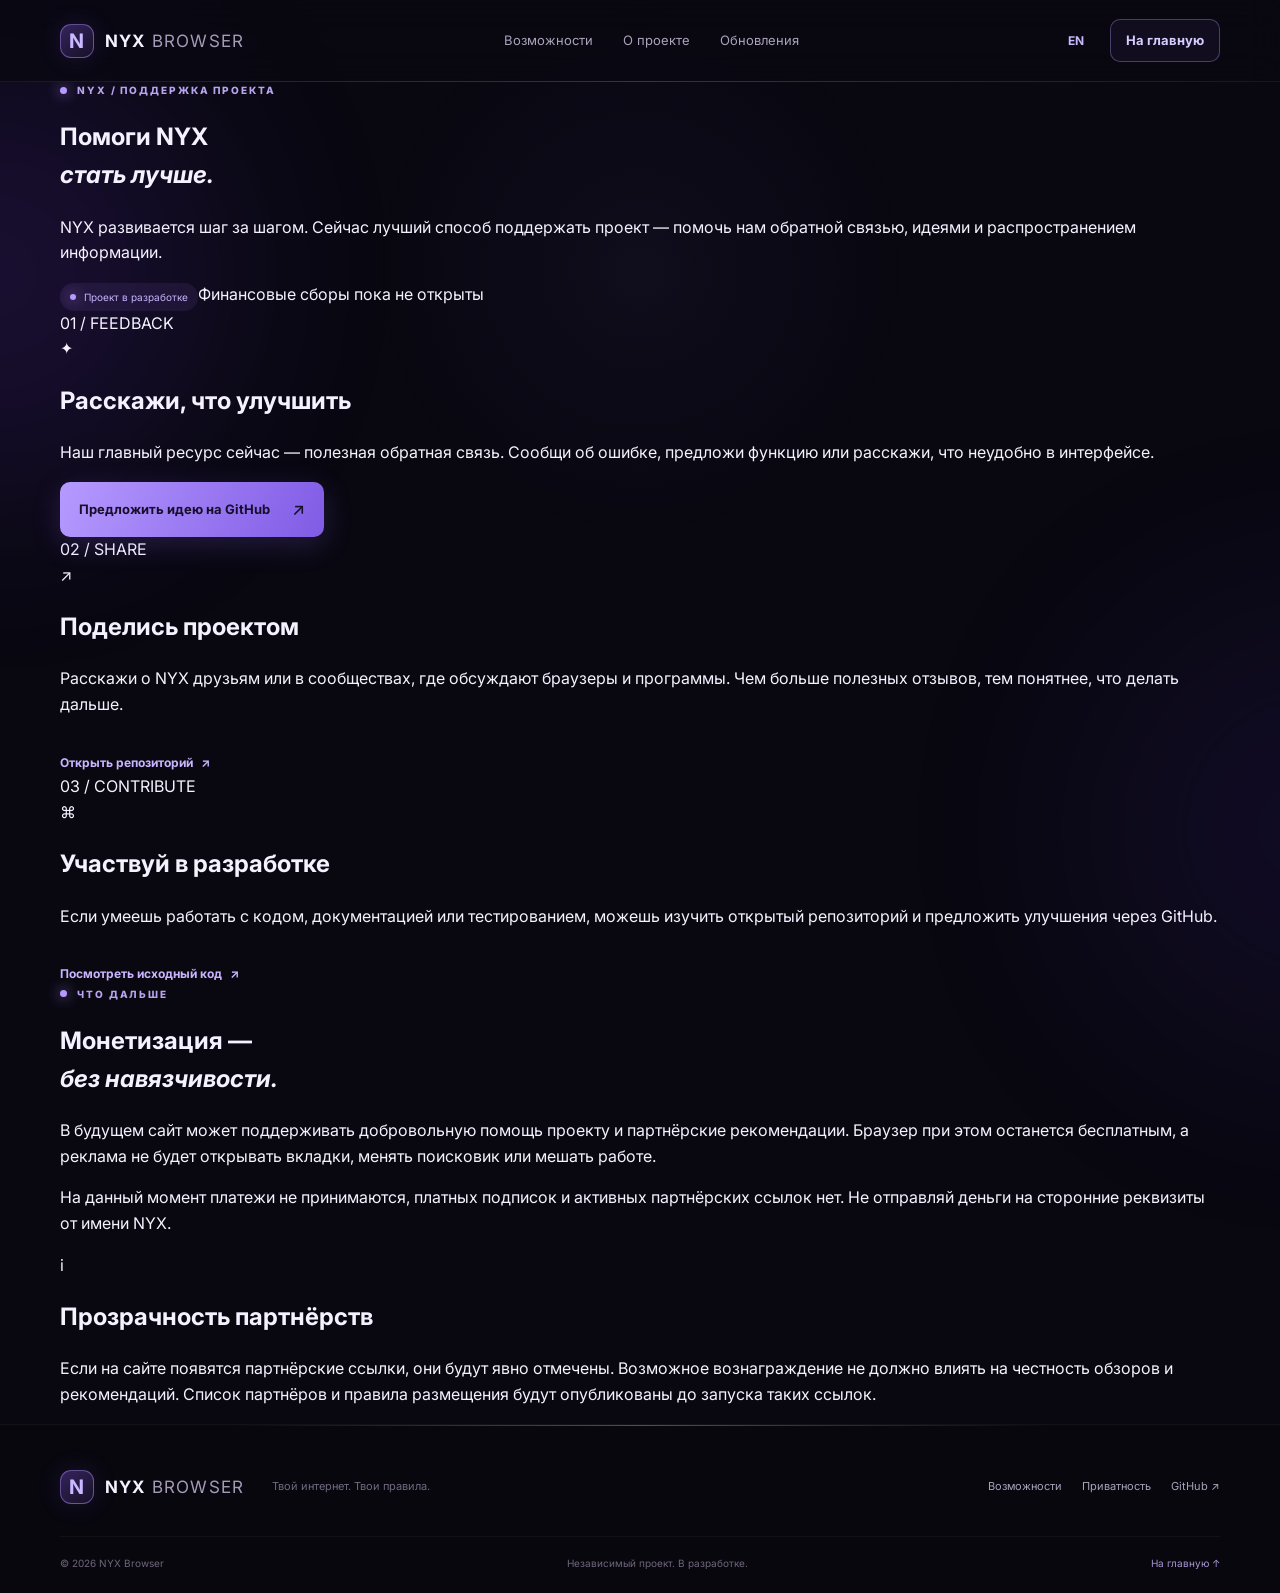
==== support.html @ 6875e5a6 "Add transparent NYX project support page" ====
<!doctype html>
<html lang="ru">
<head>
<meta charset="utf-8"><meta name="viewport" content="width=device-width,initial-scale=1">
<meta name="theme-color" content="#090811">
<meta name="description" content="Как поддержать развитие NYX Browser: обратная связь, участие в проекте и прозрачная информация о будущей монетизации.">
<title>Поддержать NYX Browser</title>
<link rel="preconnect" href="https://fonts.googleapis.com"><link rel="preconnect" href="https://fonts.gstatic.com" crossorigin>
<link href="https://fonts.googleapis.com/css2?family=Inter:wght@400;500;600;700;800;900&display=swap" rel="stylesheet">
<link rel="stylesheet" href="style.css"><link rel="stylesheet" href="support.css">
</head>
<body>
<div class="ambient ambient-a"></div><div class="ambient ambient-b"></div>
<header class="site-header">
  <a class="brand" href="index.html"><span class="brand-icon">N</span><span>NYX<span class="brand-thin"> BROWSER</span></span></a>
  <nav class="main-nav"><a href="index.html#features" data-ru="Возможности" data-en="Features">Возможности</a><a href="index.html#about" data-ru="О проекте" data-en="About">О проекте</a><a href="index.html#changelog" data-ru="Обновления" data-en="Updates">Обновления</a></nav>
  <div class="header-actions"><button class="lang-switch" id="lang" type="button">EN</button><a class="btn btn-small btn-outline" href="index.html" data-ru="На главную" data-en="Home">На главную</a></div>
</header>
<main>
<section class="support-hero wrap">
 <div class="eyebrow"><i></i><span data-ru="NYX / ПОДДЕРЖКА ПРОЕКТА" data-en="NYX / SUPPORT THE PROJECT">NYX / ПОДДЕРЖКА ПРОЕКТА</span></div>
 <h1 data-ru="Помоги NYX<br><em>стать лучше.</em>" data-en="Help NYX<br><em>become better.</em>">Помоги NYX<br><em>стать лучше.</em></h1>
 <p data-ru="NYX развивается шаг за шагом. Сейчас лучший способ поддержать проект — помочь нам обратной связью, идеями и распространением информации." data-en="NYX is growing step by step. Right now, the best way to support the project is through feedback, ideas and helping more people discover it.">NYX развивается шаг за шагом. Сейчас лучший способ поддержать проект — помочь нам обратной связью, идеями и распространением информации.</p>
 <div class="support-status"><span class="status-pill"><i></i><span data-ru="Проект в разработке" data-en="Project in development">Проект в разработке</span></span><span class="support-status-note" data-ru="Финансовые сборы пока не открыты" data-en="Financial contributions are not open yet">Финансовые сборы пока не открыты</span></div>
</section>
<section class="wrap support-grid" aria-label="Ways to support NYX">
 <article class="support-card support-featured">
  <span class="support-number">01 / FEEDBACK</span><div class="support-icon">✦</div>
  <h2 data-ru="Расскажи, что улучшить" data-en="Tell us what to improve">Расскажи, что улучшить</h2>
  <p data-ru="Наш главный ресурс сейчас — полезная обратная связь. Сообщи об ошибке, предложи функцию или расскажи, что неудобно в интерфейсе." data-en="Our most valuable resource right now is useful feedback. Report a bug, suggest a feature or tell us what feels awkward in the interface.">Наш главный ресурс сейчас — полезная обратная связь. Сообщи об ошибке, предложи функцию или расскажи, что неудобно в интерфейсе.</p>
  <a class="btn btn-primary" href="https://github.com/vmvlad1029384756-hash/nyx-browser/issues" target="_blank" rel="noopener"><span data-ru="Предложить идею на GitHub" data-en="Share an idea on GitHub">Предложить идею на GitHub</span><b>↗</b></a>
 </article>
 <article class="support-card">
  <span class="support-number">02 / SHARE</span><div class="support-icon">↗</div>
  <h2 data-ru="Поделись проектом" data-en="Share the project">Поделись проектом</h2>
  <p data-ru="Расскажи о NYX друзьям или в сообществах, где обсуждают браузеры и программы. Чем больше полезных отзывов, тем понятнее, что делать дальше." data-en="Tell friends or communities interested in browsers and software about NYX. More useful feedback helps us decide what to build next.">Расскажи о NYX друзьям или в сообществах, где обсуждают браузеры и программы. Чем больше полезных отзывов, тем понятнее, что делать дальше.</p>
  <a class="text-link" href="https://github.com/vmvlad1029384756-hash/nyx-browser" target="_blank" rel="noopener"><span data-ru="Открыть репозиторий" data-en="Open the repository">Открыть репозиторий</span> ↗</a>
 </article>
 <article class="support-card">
  <span class="support-number">03 / CONTRIBUTE</span><div class="support-icon">⌘</div>
  <h2 data-ru="Участвуй в разработке" data-en="Contribute">Участвуй в разработке</h2>
  <p data-ru="Если умеешь работать с кодом, документацией или тестированием, можешь изучить открытый репозиторий и предложить улучшения через GitHub." data-en="If you can help with code, documentation or testing, explore the public repository and suggest improvements through GitHub.">Если умеешь работать с кодом, документацией или тестированием, можешь изучить открытый репозиторий и предложить улучшения через GitHub.</p>
  <a class="text-link" href="https://github.com/vmvlad1029384756-hash/nyx-browser" target="_blank" rel="noopener"><span data-ru="Посмотреть исходный код" data-en="Explore the source code">Посмотреть исходный код</span> ↗</a>
 </article>
</section>
<section class="wrap future-panel">
 <div class="future-heading"><div class="eyebrow"><i></i><span data-ru="ЧТО ДАЛЬШЕ" data-en="WHAT'S NEXT">ЧТО ДАЛЬШЕ</span></div><h2 data-ru="Монетизация —<br><em>без навязчивости.</em>" data-en="Monetization —<br><em>without the noise.</em>">Монетизация —<br><em>без навязчивости.</em></h2></div>
 <div class="future-copy">
  <p data-ru="В будущем сайт может поддерживать добровольную помощь проекту и партнёрские рекомендации. Браузер при этом останется бесплатным, а реклама не будет открывать вкладки, менять поисковик или мешать работе." data-en="In the future, the website may offer voluntary project support and clearly marked partner recommendations. The browser will remain free, and ads will not open tabs, change your search engine or interrupt browsing.">В будущем сайт может поддерживать добровольную помощь проекту и партнёрские рекомендации. Браузер при этом останется бесплатным, а реклама не будет открывать вкладки, менять поисковик или мешать работе.</p>
  <p data-ru="На данный момент платежи не принимаются, платных подписок и активных партнёрских ссылок нет. Не отправляй деньги на сторонние реквизиты от имени NYX." data-en="At the moment, no payments are accepted, there are no paid subscriptions and no active affiliate links. Do not send money to third-party accounts claiming to represent NYX.">На данный момент платежи не принимаются, платных подписок и активных партнёрских ссылок нет. Не отправляй деньги на сторонние реквизиты от имени NYX.</p>
 </div>
</section>
<section class="wrap disclosure-panel">
 <div class="disclosure-mark">i</div><div><h2 data-ru="Прозрачность партнёрств" data-en="Partnership transparency">Прозрачность партнёрств</h2><p data-ru="Если на сайте появятся партнёрские ссылки, они будут явно отмечены. Возможное вознаграждение не должно влиять на честность обзоров и рекомендаций. Список партнёров и правила размещения будут опубликованы до запуска таких ссылок." data-en="If affiliate links are introduced, they will be clearly labelled. Any commission must not affect the honesty of reviews or recommendations. Partners and disclosure rules will be published before such links go live.">Если на сайте появятся партнёрские ссылки, они будут явно отмечены. Возможное вознаграждение не должно влиять на честность обзоров и рекомендаций. Список партнёров и правила размещения будут опубликованы до запуска таких ссылок.</p></div>
</section>
</main>
<footer class="footer"><div class="wrap"><div class="footer-main"><a class="brand" href="index.html"><span class="brand-icon">N</span><span>NYX<span class="brand-thin"> BROWSER</span></span></a><p data-ru="Твой интернет. Твои правила." data-en="Your internet. Your rules.">Твой интернет. Твои правила.</p><div class="footer-links"><a href="index.html#features" data-ru="Возможности" data-en="Features">Возможности</a><a href="index.html#privacy" data-ru="Приватность" data-en="Privacy">Приватность</a><a href="https://github.com/vmvlad1029384756-hash/nyx-browser/issues" target="_blank" rel="noopener">GitHub ↗</a></div></div><div class="footer-bottom"><span>© <span id="year"></span> NYX Browser</span><span data-ru="Независимый проект. В разработке." data-en="Independent project. In development.">Независимый проект. В разработке.</span><a href="index.html" data-ru="На главную ↑" data-en="Home ↑">На главную ↑</a></div></div></footer>
<script>
(()=>{const btn=document.getElementById('lang');let lang='ru';const apply=()=>{document.documentElement.lang=lang;document.querySelectorAll('[data-ru][data-en]').forEach(el=>{el.innerHTML=el.dataset[lang]});btn.textContent=lang==='ru'?'EN':'RU'};btn.addEventListener('click',()=>{lang=lang==='ru'?'en':'ru';apply()});document.getElementById('year').textContent=new Date().getFullYear();})();
</script>
</body></html>
---- style.css ----
:root{color-scheme:dark;--bg:#090811;--bg2:#0e0c18;--panel:#141222;--panel2:#1a172b;--line:rgba(255,255,255,.09);--text:#f5f2ff;--muted:#a29bb6;--accent:#a98bff;--accent2:#7654df;--max:1160px}*{box-sizing:border-box}html{scroll-behavior:smooth;scroll-padding-top:90px}body{margin:0;background:var(--bg);color:var(--text);font-family:"Inter",sans-serif;line-height:1.6;overflow-x:hidden}body:before{content:"";position:fixed;inset:0;pointer-events:none;opacity:.16;background-image:linear-gradient(rgba(255,255,255,.018) 1px,transparent 1px),linear-gradient(90deg,rgba(255,255,255,.018) 1px,transparent 1px);background-size:64px 64px;mask-image:linear-gradient(to bottom,black,transparent 85%);z-index:-1}.ambient{position:absolute;border-radius:50%;filter:blur(100px);pointer-events:none;z-index:-1}.ambient-a{width:430px;height:430px;background:#5429a5;opacity:.22;top:60px;left:-220px}.ambient-b{width:460px;height:460px;background:#382080;opacity:.17;top:600px;right:-270px}.wrap{width:min(calc(100% - 48px),var(--max));margin-inline:auto}.site-header{height:82px;padding:0 max(24px,calc((100vw - var(--max))/2));display:flex;align-items:center;justify-content:space-between;border-bottom:1px solid rgba(255,255,255,.06);background:rgba(9,8,17,.78);backdrop-filter:blur(18px);position:sticky;top:0;z-index:20}.brand{display:inline-flex;align-items:center;gap:11px;text-decoration:none;color:var(--text);font:700 17px "Inter",sans-serif;letter-spacing:.07em}.brand-icon{width:34px;height:34px;display:grid;place-items:center;border:1px solid rgba(178,146,255,.45);border-radius:11px;background:linear-gradient(145deg,#35235d,#171127);color:#cbb9ff;font-size:20px;box-shadow:0 0 24px #8c62ff25}.brand-thin{font-weight:400;color:#a49bb9}.main-nav,.header-actions{display:flex;align-items:center;gap:30px}.main-nav a,.footer-links a{font-size:13px;color:#aaa3bb;text-decoration:none;transition:color .2s}.main-nav a:hover,.footer-links a:hover{color:#fff}.header-actions{gap:16px}.lang-switch{border:0;background:none;color:#c9b9ff;font:700 12px "Inter";cursor:pointer;padding:10px}.btn{display:inline-flex;align-items:center;justify-content:center;gap:22px;padding:14px 19px;border-radius:10px;text-decoration:none;font-size:13px;font-weight:700;transition:transform .2s,border-color .2s,background .2s,box-shadow .2s}.btn:hover{transform:translateY(-2px)}.btn b{font-size:17px;font-weight:500}.btn-small{padding:10px 15px}.btn-primary{background:linear-gradient(115deg,#b69aff,#805be5);color:#160e2b;box-shadow:0 8px 28px #8b63ef35}.btn-primary:hover{box-shadow:0 12px 34px #8b63ef55}.btn-outline{border:1px solid rgba(190,166,255,.32);color:#d9ccff;background:rgba(139,103,224,.07)}.btn-outline:hover{border-color:#b69aff;background:#a98bff18}.btn-quiet{color:#d1c8e2}.btn-quiet span{color:var(--accent)}.btn-disabled{color:#777184;background:#242131;border:1px solid #393449;cursor:not-allowed;pointer-events:none}.menu-toggle{display:none}.hero{min-height:680px;padding-top:112px;padding-bottom:100px;display:grid;grid-template-columns:1fr 1.06fr;align-items:center;gap:56px}.eyebrow{display:flex;align-items:center;gap:10px;color:#b8a4ef;font-size:10px;font-weight:800;letter-spacing:.19em}.eyebrow i,.pulse,.status-pill i{width:7px;height:7px;border-radius:50%;background:#b69aff;box-shadow:0 0 14px #a98bff;display:inline-block}.hero h1,.section h2,.about-copy h2,.download-panel h2,.legal-inner h2{font:700 clamp(44px,5.5vw,70px)/1.08 "Inter",sans-serif;letter-spacing:-.055em;margin:25px 0 22px}.hero h1 em,.section h2 em,.about-copy h2 em,.download-panel h2 em,.legal-inner h2 em{font-style:normal;color:#b69aff}.hero-lead{max-width:490px;color:var(--muted);font-size:16px;line-height:1.8}.hero-actions{display:flex;align-items:center;gap:15px;margin-top:31px}.hero-foot{display:flex;align-items:center;gap:10px;color:#777187;font-size:11px;margin-top:43px}.pulse{width:6px;height:6px;background:#9a78ed}.hero-art{position:relative;min-width:0;padding:35px 0}.orbit{position:absolute;border:1px solid #a98bff1c;border-radius:50%;aspect-ratio:1;pointer-events:none}.orbit-one{width:520px;right:-18px;top:-18px}.orbit-two{width:420px;right:32px;top:32px}.browser-window{position:relative;z-index:1;border:1px solid #ffffff20;border-radius:17px;overflow:hidden;background:#100e1b;box-shadow:0 35px 100px #0009,0 0 80px #8454d51c;transform:perspective(1200px) rotateY(-7deg) rotateX(3deg)}.window-top{height:43px;display:flex;align-items:center;padding:0 14px;gap:18px;background:#171423;border-bottom:1px solid #ffffff0d}.traffic{display:flex;gap:6px}.traffic i{width:7px;height:7px;border-radius:50%;background:#6b617d}.traffic i:first-child{background:#e77d91}.traffic i:nth-child(2){background:#e8c27c}.traffic i:nth-child(3){background:#83c99a}.fake-tab{height:30px;min-width:150px;border-radius:7px 7px 0 0;background:#211c31;display:flex;align-items:center;gap:8px;padding:0 10px;color:#d4cce3;font-size:10px}.fake-tab b{margin-left:auto;color:#877e98}.mini-mark{display:grid;place-items:center;width:16px;height:16px;border-radius:5px;background:#8b68db;color:#fff;font-weight:700}.window-plus{color:#958ba8}.window-tools{height:46px;display:flex;align-items:center;gap:15px;padding:0 18px;color:#958ba8;font-size:16px;border-bottom:1px solid #ffffff0b}.fake-address{height:28px;flex:1;border:1px solid #ffffff0c;background:#0c0b14;border-radius:7px;display:flex;align-items:center;gap:9px;padding:0 12px;color:#777187;font-size:10px}.window-content{min-height:330px;display:flex;align-items:center;flex-direction:column;padding:37px 20px;background:radial-gradient(ellipse at 50% 35%,#30204b 0,transparent 52%),#100e1b}.mock-logo{font:700 43px "Inter";color:#e9e0ff}.mock-logo span,.mock-title span,.big-n span{color:#a98bff}.mock-title{font:700 24px "Inter";margin-top:4px;letter-spacing:-.04em}.mock-sub{color:#938aa6;font-size:10px;margin-top:6px}.mock-search{margin-top:27px;width:min(330px,90%);height:39px;border:1px solid #a98bff36;border-radius:9px;background:#0a0912;display:flex;align-items:center;padding:0 13px;gap:10px;color:#a98bff}.mock-search span{font-size:10px;color:#777187;flex:1}.mock-search b{font-size:12px}.mock-links{display:flex;gap:24px;margin-top:27px}.mock-links div{display:flex;align-items:center;flex-direction:column;gap:7px;color:#c5bdd4}.mock-links b{width:29px;height:29px;border-radius:9px;background:#211b31;display:grid;place-items:center;font-size:12px}.mock-links .yt{background:#4c202e;color:#ff879b}.mock-links .gg{color:#9dbaff}.mock-links .wiki{color:#e4d8ff}.mock-links small{font-size:9px}.floating-chip{position:absolute;z-index:2;display:flex;align-items:center;gap:9px;padding:11px 14px;background:#1b1728;border:1px solid #ffffff18;border-radius:10px;box-shadow:0 15px 35px #0008;color:#e5def3;font-size:10px}.chip-top{right:-22px;top:8px}.chip-top span:first-child{color:#b69aff}.chip-bottom{left:-30px;bottom:12px}.chip-dot{width:7px;height:7px;background:#9d7bea;border-radius:50%;box-shadow:0 0 10px #9d7bea}.ticker{overflow:hidden;border-block:1px solid #ffffff0c;background:#0e0c17}.ticker-inner{min-width:max-content;display:flex;align-items:center;justify-content:space-around;gap:42px;padding:18px 20px;color:#777187;font:700 10px "Inter";letter-spacing:.2em}.ticker b{color:#9e7bea}.section{padding-top:125px;padding-bottom:125px}.section-head{display:flex;justify-content:space-between;align-items:end;gap:40px;margin-bottom:46px}.section-head h2,.about-copy h2,.legal-inner h2{font-size:clamp(38px,4.5vw,56px);margin:17px 0 0}.section-head>p{max-width:370px;color:var(--muted);font-size:13px;line-height:1.8;margin:0 0 6px}.feature-grid{display:grid;grid-template-columns:1.1fr 1fr 1fr;gap:14px}.feature-card{position:relative;overflow:hidden;min-height:245px;padding:27px;border:1px solid var(--line);border-radius:14px;background:linear-gradient(145deg,#171426,#100e19);transition:transform .25s,border-color .25s,background .25s}.feature-card:hover{transform:translateY(-5px);border-color:#a98bff55;background:linear-gradient(145deg,#201a35,#12101d)}.feature-large{grid-row:span 2;min-height:504px;background:radial-gradient(circle at 80% 80%,#6840a52c,transparent 45%),linear-gradient(145deg,#1b1730,#100e19)}.feature-wide{grid-column:span 2;min-height:245px}.feature-symbol{font-size:28px;color:#b69aff;margin-bottom:30px}.card-index{display:block;color:#706783;font:700 9px "Inter";letter-spacing:.17em}.feature-card h3{font:600 20px "Inter";margin:13px 0 9px;letter-spacing:-.03em}.feature-card p{max-width:420px;color:var(--muted);font-size:12px;line-height:1.8;margin:0}.card-orb{position:absolute;width:210px;height:210px;border:1px solid #b69aff22;border-radius:50%;right:-70px;bottom:-75px;box-shadow:0 0 0 25px #a98bff08,0 0 0 55px #a98bff05}.text-link{display:inline-flex;gap:8px;align-items:center;margin-top:19px;color:#c9b5ff;text-decoration:none;font-size:12px;font-weight:700}.text-link:hover{color:#fff}.section-note{margin:20px 0 0;color:#777187;font-size:11px}.about-section{padding:110px 0;background:linear-gradient(90deg,#100d1b,#141020 50%,#100d1b);border-block:1px solid #ffffff0a}.about-layout{display:grid;grid-template-columns:.85fr 1fr;gap:100px;align-items:center}.about-mark{min-height:340px;border:1px solid #ffffff12;border-radius:16px;background:radial-gradient(circle at 50% 45%,#7545bb45,transparent 48%),#100e1b;display:flex;align-items:center;justify-content:center;flex-direction:column;position:relative;overflow:hidden}.about-mark:before,.about-mark:after{content:"";position:absolute;width:270px;height:270px;border:1px solid #b69aff25;border-radius:50%}.about-mark:after{width:360px;height:360px}.big-n{font:700 150px/.9 "Inter";text-shadow:0 0 60px #a98bff55;z-index:1}.mark-caption{z-index:1;color:#776d8d;font:700 9px "Inter";letter-spacing:.24em;margin-top:25px}.about-copy h2{margin-bottom:20px}.about-copy>p{color:var(--muted);font-size:13px;line-height:1.9}.about-copy .about-small{color:#7e768e;font-size:11px}.updates-section{padding-bottom:115px}.update-panel{border:1px solid #ffffff12;border-radius:15px;padding:30px;background:linear-gradient(110deg,#19142a,#100e19);position:relative;overflow:hidden}.update-panel:after{content:"";position:absolute;width:280px;height:280px;border-radius:50%;right:-90px;top:-150px;background:#8b62df22;filter:blur(20px)}.update-status{display:flex;justify-content:space-between;align-items:center}.status-pill{display:inline-flex;align-items:center;gap:8px;padding:6px 10px;border-radius:30px;background:#9b7be51a;color:#c8b4ff;font-size:10px}.status-pill i{width:6px;height:6px}.update-date{font:700 9px "Inter";letter-spacing:.15em;color:#706783}.update-panel h3{font:600 23px "Inter";margin:24px 0 8px}.update-panel p{max-width:620px;color:var(--muted);font-size:12px;line-height:1.8;margin:0 0 22px}.download-section{padding:25px 0 125px}.download-panel{position:relative;overflow:hidden;text-align:center;padding:76px 25px 55px;border:1px solid #a98bff38;border-radius:18px;background:radial-gradient(ellipse at 50% 0%,#593b8d55,transparent 55%),linear-gradient(140deg,#1a1530,#100e1a 65%);box-shadow:0 25px 90px #0005}.download-panel .eyebrow{justify-content:center}.download-panel h2{font-size:clamp(40px,5vw,58px);margin:20px 0 14px}.download-panel>p{max-width:560px;margin:0 auto;color:var(--muted);font-size:13px;line-height:1.8}.download-actions{display:flex;justify-content:center;align-items:center;gap:14px;margin-top:27px}.download-meta{display:flex;justify-content:center;gap:12px;margin-top:26px;color:#807790;font:700 9px "Inter";letter-spacing:.12em}.faq-section{padding-top:25px}.faq-list{border-top:1px solid var(--line)}.faq-item{border-bottom:1px solid var(--line)}.faq-item summary{cursor:pointer;list-style:none;padding:22px 4px;display:flex;align-items:center;justify-content:space-between;font:600 15px "Inter"}.faq-item summary::-webkit-details-marker{display:none}.faq-item summary span{color:#b69aff;font-size:20px;transition:transform .2s}.faq-item[open] summary span{transform:rotate(45deg)}.faq-item p{max-width:760px;color:var(--muted);font-size:12px;line-height:1.9;margin:0;padding:0 35px 22px 4px}.legal-section{padding:85px 0;border-top:1px solid #ffffff0b;background:#0d0b15}.legal-inner{display:grid;grid-template-columns:.8fr 1.2fr;gap:70px}.legal-inner h2{font-size:38px}.legal-copy p{color:#91899f;font-size:11px;line-height:1.9;margin:0 0 14px}.footer{padding:45px 0 22px;background:#08070e;border-top:1px solid #ffffff0b}.footer-main{display:flex;align-items:center;gap:28px;padding-bottom:32px}.footer-main>p{color:#716a80;font-size:11px;margin:0}.footer-links{display:flex;gap:20px;margin-left:auto}.footer-links a{font-size:11px}.footer-bottom{border-top:1px solid #ffffff0b;padding-top:18px;display:flex;justify-content:space-between;color:#6e677b;font-size:10px}.footer-bottom a{color:#a995d4;text-decoration:none}.menu-toggle{border:0}.reveal{opacity:0;transform:translateY(18px);transition:opacity .65s,transform .65s}.reveal.visible{opacity:1;transform:none}@media(max-width:900px){.hero{grid-template-columns:1fr;gap:35px;padding-top:85px}.hero-copy{max-width:650px}.hero-art{width:min(650px,100%);margin:0 auto}.about-layout{gap:45px}.feature-grid{grid-template-columns:1fr 1fr}.feature-large{grid-row:auto;min-height:300px}.feature-wide{grid-column:span 2}.section-head{align-items:start;flex-direction:column;gap:15px}.section-head>p{max-width:580px}.main-nav{gap:17px}.main-nav a{font-size:12px}}@media(max-width:680px){html{scroll-padding-top:72px}.wrap{width:min(calc(100% - 36px),var(--max))}.site-header{height:70px;padding:0 18px}.brand{font-size:15px}.brand-icon{width:31px;height:31px}.menu-toggle{display:flex;width:38px;height:38px;align-items:center;justify-content:center;flex-direction:column;gap:5px;background:#171326;border:1px solid var(--line);border-radius:9px;margin-left:auto;margin-right:13px}.menu-toggle span{width:15px;height:1.5px;background:#e5dcf5;transition:transform .2s}.menu-toggle[aria-expanded=true] span:first-child{transform:translateY(3.2px) rotate(45deg)}.menu-toggle[aria-expanded=true] span:last-child{transform:translateY(-3.2px) rotate(-45deg)}.main-nav{display:none;position:absolute;top:69px;left:0;right:0;padding:17px 20px 22px;background:#100e1a;border-bottom:1px solid var(--line);flex-direction:column;align-items:stretch;gap:0}.main-nav.open{display:flex}.main-nav a{padding:12px 4px;border-bottom:1px solid #ffffff0a;font-size:13px}.header-actions{gap:5px}.header-actions .btn{padding:9px 11px;font-size:11px}.hero{min-height:auto;padding-top:75px;padding-bottom:70px}.hero h1{font-size:clamp(43px,12vw,62px)}.hero-lead{font-size:14px}.hero-actions{align-items:flex-start;flex-wrap:wrap}.hero-art{padding:28px 0}.browser-window{transform:none}.window-content{min-height:270px;padding:28px 12px}.window-tools{gap:9px;padding:0 10px}.fake-tab{min-width:115px}.orbit-one{width:95%;right:0}.orbit-two{width:80%;right:7%}.chip-top{right:-5px;top:0}.chip-bottom{left:-5px;bottom:0}.floating-chip{font-size:9px;padding:8px 10px}.section{padding-top:85px;padding-bottom:85px}.section-head h2,.about-copy h2{font-size:39px}.feature-grid{grid-template-columns:1fr}.feature-card,.feature-large,.feature-wide{grid-column:auto;grid-row:auto;min-height:220px}.feature-large{min-height:270px}.about-section{padding:75px 0}.about-layout{grid-template-columns:1fr;gap:35px}.about-mark{min-height:250px}.big-n{font-size:120px}.updates-section{padding-bottom:80px}.update-panel{padding:22px}.download-section{padding:0 0 85px}.download-panel{padding:58px 19px 40px}.download-panel h2{font-size:40px}.download-actions{flex-direction:column}.download-actions .btn{width:100%;max-width:290px}.faq-section{padding-top:0}.faq-item summary{font-size:13px;gap:15px}.legal-section{padding:65px 0}.legal-inner{grid-template-columns:1fr;gap:20px}.legal-inner h2{font-size:34px}.footer-main{align-items:flex-start;flex-direction:column;gap:15px}.footer-links{margin:5px 0 0;flex-wrap:wrap;gap:15px}.footer-bottom{gap:12px;flex-wrap:wrap}.ticker-inner{gap:25px;font-size:9px}}@media(prefers-reduced-motion:reduce){*,*::before,*::after{scroll-behavior:auto!important;animation-duration:.01ms!important;transition-duration:.01ms!important}.reveal{opacity:1;transform:none}}
/* NYX website typography restored to the original Inter family */
*{font-family:Inter,Arial,sans-serif!important}
body,body *{-webkit-user-select:none!important;user-select:none!important;-webkit-touch-callout:none}
input,textarea,[contenteditable="true"],.demo-address-form input{-webkit-user-select:text!important;user-select:text!important;-webkit-touch-callout:default}
.demo-browser{position:relative;z-index:2;width:100%;max-width:600px;margin:auto;overflow:hidden;border:1px solid #ffffff20;border-radius:16px;background:#101019;box-shadow:0 35px 100px #0009,0 0 75px #8b6af02a;transform:perspective(1100px) rotateY(-5deg) rotateX(2deg);transition:transform .35s,box-shadow .35s}
.demo-browser:hover{transform:perspective(1100px) rotateY(0) rotateX(0) translateY(-4px);box-shadow:0 42px 110px #000b,0 0 90px #8b6af044}
.demo-tabbar{height:43px;display:flex;align-items:center;gap:10px;padding:0 12px;background:#191722;border-bottom:1px solid #ffffff10}
.demo-window-dots{display:flex;gap:5px;flex:none}.demo-window-dots i{width:7px;height:7px;border-radius:50%;background:#777}.demo-window-dots i:first-child{background:#f17d91}.demo-window-dots i:nth-child(2){background:#e8c778}.demo-window-dots i:nth-child(3){background:#7fc99c}
.demo-tabs{display:flex;align-items:center;gap:5px;flex:1;min-width:0;overflow:hidden}
.demo-tab{display:flex;align-items:center;gap:7px;min-width:0;max-width:145px;padding:7px 10px;border:0;border-radius:7px 7px 0 0;background:#211e2b;color:#a9a2b7;font-size:10px;cursor:pointer;white-space:nowrap}
.demo-tab.active{background:#30283f;color:#f1eaff}.demo-tab-name{overflow:hidden;text-overflow:ellipsis}.demo-tab-close{font-size:13px;color:#8c849a;margin-left:3px}.demo-window-controls{font-size:10px;letter-spacing:5px;color:#777083;white-space:nowrap}
.demo-icon-btn{width:29px;height:29px;display:grid;place-items:center;flex:none;border:0;border-radius:7px;background:transparent;color:#a49caf;font-size:17px;cursor:pointer;transition:background .2s,color .2s}
.demo-icon-btn:hover,.demo-icon-btn.is-active{background:#a98bff20;color:#d5c5ff}.demo-toolbar{height:47px;display:flex;align-items:center;gap:5px;padding:0 10px;background:#15131f;border-bottom:1px solid #ffffff0c}
.demo-address-form{height:31px;display:flex;align-items:center;gap:8px;flex:1;min-width:0;padding:0 9px;border:1px solid #ffffff12;border-radius:8px;background:#0b0a12;color:#9c8bc2}
.demo-address-form input{width:100%;min-width:0;border:0;outline:0;background:transparent;color:#eee9f8;font-size:10px}
.demo-address-form input::placeholder{color:#777084}.demo-address-form button{border:0;background:transparent;color:#bca5ff;font-size:14px;cursor:pointer}
.demo-menu{position:absolute;z-index:6;right:12px;top:85px;width:190px;padding:7px;border:1px solid #ffffff18;border-radius:10px;background:#211c2e;box-shadow:0 15px 40px #000a}
.demo-menu button{width:100%;display:flex;align-items:center;gap:10px;padding:10px;border:0;border-radius:7px;background:transparent;color:#d9d1e8;text-align:left;font-size:11px;cursor:pointer}.demo-menu button:hover{background:#a98bff20}
.demo-viewport{min-height:350px;max-height:430px;overflow:auto;background:radial-gradient(ellipse at 50% 28%,#32234f 0,transparent 52%),#100e18;color:#eee9f8}
.demo-home{min-height:350px;padding:35px 22px 27px;display:flex;align-items:center;flex-direction:column;text-align:center}
.demo-home-logo{font-size:38px;font-weight:900;line-height:1;color:#e6ddff;letter-spacing:-3px}.demo-home-logo span{color:#a98bff}
.demo-home-title{margin-top:9px;font-size:24px;font-weight:800;letter-spacing:-1.1px}.demo-home-title span{color:#aa8bff}
.demo-home-sub{margin-top:4px;color:#958da4;font-size:10px}
.demo-search-form{display:flex;align-items:center;gap:9px;width:min(100%,360px);height:40px;margin-top:25px;padding:0 12px;border:1px solid #a98bff40;border-radius:9px;background:#090811}
.demo-search-form span{color:#a98bff}.demo-search-form input{flex:1;min-width:0;border:0;outline:0;background:transparent;color:#eee;font-size:10px}.demo-search-form button{border:0;background:transparent;color:#c7b3ff;cursor:pointer}
.demo-shortcuts{display:flex;gap:22px;margin-top:24px}.demo-shortcut{display:flex;flex-direction:column;align-items:center;gap:6px;border:0;background:none;color:#c9c0d7;cursor:pointer;font-size:9px}
.demo-shortcut b{width:32px;height:32px;display:grid;place-items:center;border:1px solid #ffffff18;border-radius:9px;background:#ffffff0b;color:#c7b3ff;font-size:12px}.demo-shortcut:hover b{background:#a98bff24;border-color:#a98bff66}.demo-shortcut small{font-size:9px}
.demo-page{padding:23px 25px;min-height:350px}.demo-page-kicker{color:#a98bff;font-size:9px;font-weight:800;letter-spacing:2px}.demo-page h3{margin:10px 0 6px;font-size:21px}.demo-page p{margin:0;color:#9c94aa;font-size:11px;line-height:1.7}.demo-result{display:block;margin-top:13px;padding:12px;border:1px solid #ffffff12;border-radius:9px;background:#ffffff06;color:#eee;text-decoration:none}.demo-result strong{display:block;font-size:11px}.demo-result small{display:block;margin-top:4px;color:#92899f;font-size:9px}.demo-open-link{display:inline-flex;margin-top:17px;padding:9px 12px;border:1px solid #a98bff55;border-radius:8px;color:#d6c7ff;text-decoration:none;font-size:10px}
.demo-statusbar{height:25px;display:flex;align-items:center;gap:7px;padding:0 11px;background:#171420;border-top:1px solid #ffffff0c;color:#827a90;font-size:9px}.demo-status-dot{width:5px;height:5px;border-radius:50%;background:#8bd4a6;box-shadow:0 0 8px #8bd4a6}.demo-zoom{margin-left:auto}
@media(max-width:680px){.demo-browser{transform:none}.demo-viewport,.demo-home{min-height:290px}.demo-viewport{max-height:360px}.demo-home{padding:28px 14px 20px}.demo-shortcuts{gap:15px}.demo-window-controls{display:none}.demo-tab{padding:7px 8px}.demo-page{padding:20px 15px}}
@media(prefers-reduced-motion:reduce){.demo-browser{transition:none}}

/* NYX DEMO — polished, animated interactive browser workspace */
:root{--demo-accent:#a98bff;--demo-accent-2:#7654df}
body{font-family:"Inter",Arial,sans-serif}
.brand{font-family:"Inter",Arial,sans-serif}
.hero-art{min-width:0;isolation:isolate}
.hero-art:before{content:"";position:absolute;inset:8% 2%;border-radius:40px;background:radial-gradient(ellipse,#8b5cf625,transparent 68%);filter:blur(28px);pointer-events:none;z-index:-1}
.demo-browser{width:100%;max-width:690px;min-height:475px;display:flex;flex-direction:column;position:relative;z-index:3;overflow:visible;border:1px solid #a98bff42;border-radius:17px;background:#0c0a14;box-shadow:0 35px 100px #000a,0 0 0 1px #ffffff08,0 0 70px #8c63ff20;transform:none;transition:box-shadow .45s cubic-bezier(.2,.8,.2,1),border-color .35s}
.demo-browser:hover{transform:translateY(-3px);border-color:#b69aff88;box-shadow:0 42px 110px #000b,0 0 0 1px #ffffff0b,0 0 90px #8c63ff35}
.demo-tabbar{height:48px;flex:none;gap:10px;padding:0 13px;background:linear-gradient(180deg,#211c30,#191624);border-radius:16px 16px 0 0;cursor:grab}
.demo-tabbar:active{cursor:grabbing}
.demo-window-dots{gap:6px}.demo-window-dots i{width:9px;height:9px;box-shadow:0 0 8px #0005}
.demo-tabs{gap:4px;overflow-x:auto;scrollbar-width:none}.demo-tabs::-webkit-scrollbar{display:none}
.demo-tab{height:34px;position:relative;min-width:90px;max-width:150px;padding:0 11px;border:1px solid transparent;border-radius:9px 9px 3px 3px;background:#171321;color:#8f879f;font-size:10px;transition:background .25s,color .25s,transform .25s,border-color .25s;cursor:grab}
.demo-tab:hover{background:#30283f;color:#eee7ff;transform:translateY(-2px)}.demo-tab.active{background:linear-gradient(135deg,#382b52,#28213a);color:#fff;border-color:#aa8bff40;box-shadow:inset 0 -2px #b59aff}.demo-tab.dragging{opacity:.35;transform:scale(.96)}
.demo-tab-close{display:inline-grid;place-items:center;width:16px;height:16px;border-radius:5px;opacity:.55;transition:all .2s}.demo-tab-close:hover{background:#ff668833;color:#ff9da9;opacity:1}
.demo-toolbar{height:51px;flex:none;gap:6px;padding:0 12px;background:#14111e}
.demo-icon-btn{width:31px;height:31px;border:1px solid transparent;border-radius:9px;color:#b2a9c3;font-size:18px;transition:transform .22s cubic-bezier(.2,.8,.2,1),background .22s,color .22s,box-shadow .22s}
.demo-icon-btn:hover{background:#a98bff1c;color:#e6d9ff;transform:translateY(-2px) scale(1.06);box-shadow:0 5px 18px #a98bff16}.demo-icon-btn:active{transform:scale(.91)}
.demo-address-form{height:34px;border-radius:10px;border-color:#ffffff12;background:linear-gradient(180deg,#0b0912,#100d19);transition:border-color .25s,box-shadow .25s}
.demo-address-form:focus-within{border-color:#a98bff9c;box-shadow:0 0 0 3px #a98bff1c,0 0 25px #a98bff13}
.demo-address-form input{font-family:Inter,sans-serif;font-size:10px}
.demo-workspace{display:flex;flex:1;min-height:370px;overflow:hidden;border-top:1px solid #ffffff08}
.demo-sidebar{width:138px;flex:none;display:flex;flex-direction:column;gap:5px;padding:13px 9px;background:linear-gradient(180deg,#151220,#100e18);border-right:1px solid #ffffff0c;transition:width .35s cubic-bezier(.2,.8,.2,1),padding .35s,background .3s}
.demo-sidebar.docked-right{order:2;border-right:0;border-left:1px solid #ffffff0c}
.demo-side-brand{display:flex;align-items:center;gap:8px;padding:2px 5px 14px;color:#9c92b3;font-size:8px;font-weight:800;letter-spacing:1.7px;white-space:nowrap}
.demo-side-logo{width:25px;height:25px;display:grid;place-items:center;border:1px solid #a98bff66;border-radius:8px;background:linear-gradient(145deg,#4a3473,#1a1428);color:#e4d8ff;font-size:15px;font-weight:900;box-shadow:0 0 17px #a98bff24}
.demo-side-item{width:100%;display:flex;align-items:center;gap:10px;padding:9px 10px;border:1px solid transparent;border-radius:8px;background:transparent;color:#958ca7;text-align:left;font:500 9px Inter,sans-serif;white-space:nowrap;cursor:pointer;transition:background .22s,color .22s,transform .22s,border-color .22s}
.demo-side-item b{width:17px;flex:none;text-align:center;font-size:14px;font-weight:500}
.demo-side-item:hover{transform:translateX(3px);background:#a98bff12;color:#e7ddfa}.demo-sidebar.docked-right .demo-side-item:hover{transform:translateX(-3px)}
.demo-side-item.active{background:linear-gradient(100deg,#9b77f52b,#9b77f50d);border-color:#a98bff2d;color:#e9ddff;box-shadow:inset 2px 0 #b99dff}
.demo-sidebar.docked-right .demo-side-item.active{box-shadow:inset -2px 0 #b99dff}
.demo-side-spacer{flex:1;min-height:16px}.demo-side-dock{height:27px;border:1px solid #ffffff0c;border-radius:7px;background:#ffffff05;color:#8d839e;cursor:pointer;transition:all .2s}.demo-side-dock:hover{background:#a98bff20;color:white;transform:scale(1.03)}
.demo-sidebar.collapsed{width:48px;padding-inline:7px}.demo-sidebar.collapsed .demo-side-brand>span:last-child,.demo-sidebar.collapsed .demo-side-item>span{display:none}.demo-sidebar.collapsed .demo-side-item{justify-content:center;padding-inline:0}.demo-sidebar.collapsed .demo-side-item b{font-size:16px}
.demo-viewport{position:relative;flex:1;min-width:0;min-height:370px;max-height:430px;overflow:auto;background:radial-gradient(ellipse at 50% 0%,#302047 0,transparent 52%),linear-gradient(145deg,#100e18,#0c0a13);color:#eee9f8;scrollbar-width:thin;scrollbar-color:#564174 transparent}
.demo-home{min-height:370px;padding:36px 20px 26px;display:flex;align-items:center;flex-direction:column;text-align:center;animation:demoPageIn .55s cubic-bezier(.2,.8,.2,1) both}
.demo-home-logo{font-size:44px;font-weight:900;line-height:1;color:#e6ddff;letter-spacing:-4px;text-shadow:0 0 35px #a98bff5c;animation:demoLogoFloat 5s ease-in-out infinite}
.demo-home-title{margin-top:10px;font-size:25px;font-weight:800;letter-spacing:-1.1px}.demo-home-title span{color:#b297ff}
.demo-home-sub{margin-top:5px;color:#a49ab8;font-size:10px}
.demo-search-form{display:flex;align-items:center;gap:10px;width:min(100%,370px);height:43px;margin-top:25px;padding:0 13px;border:1px solid #a98bff50;border-radius:12px;background:#090711cc;box-shadow:0 9px 35px #0004;transition:all .25s}
.demo-search-form:focus-within{border-color:#c1aaff;box-shadow:0 0 0 4px #a98bff1a,0 12px 38px #0005;transform:translateY(-2px)}
.demo-search-form input{flex:1;min-width:0;border:0;outline:0;background:transparent;color:#eee;font:10px Inter,sans-serif}.demo-search-form button{width:27px;height:27px;border:0;border-radius:8px;background:#9c7af5;color:#fff;cursor:pointer;transition:transform .2s,box-shadow .2s}.demo-search-form button:hover{transform:translate(2px,-2px);box-shadow:0 4px 14px #9c7af577}
.demo-shortcuts{display:flex;gap:19px;margin-top:25px}.demo-shortcut{display:flex;flex-direction:column;align-items:center;gap:7px;padding:7px 8px;border:1px solid transparent;border-radius:12px;background:transparent;color:#c9c0d7;cursor:pointer;font:500 9px Inter,sans-serif;transition:all .25s cubic-bezier(.2,.8,.2,1)}
.demo-shortcut b{width:36px;height:36px;display:grid;place-items:center;border:1px solid #ffffff19;border-radius:11px;background:linear-gradient(145deg,#ffffff10,#ffffff04);color:#c7b3ff;font-size:14px;transition:transform .28s,background .28s,box-shadow .28s}
.demo-shortcut:hover{transform:translateY(-5px);background:#ffffff08;border-color:#ffffff12;color:white}.demo-shortcut:hover b{transform:translateY(-2px) rotate(-5deg);background:#a98bff2d;box-shadow:0 8px 22px #a98bff20}.demo-shortcut:active{transform:scale(.94)}
.demo-page{padding:25px 25px;min-height:370px;animation:demoPageIn .45s cubic-bezier(.2,.8,.2,1) both}.demo-page-kicker{color:#b79dff;font-size:8px;font-weight:800;letter-spacing:2px}.demo-page h3{margin:10px 0 7px;font-size:22px;letter-spacing:-.7px}.demo-page p{margin:0;color:#aaa1b8;font-size:10px;line-height:1.75}
.demo-result{display:block;margin-top:12px;padding:12px 14px;border:1px solid #ffffff12;border-radius:10px;background:linear-gradient(110deg,#ffffff08,#ffffff03);color:#eee;text-decoration:none;transition:all .22s}.demo-result:hover{transform:translateX(4px);border-color:#a98bff55;background:#a98bff0d;box-shadow:0 7px 25px #0003}.demo-result strong{display:block;font-size:10px}.demo-result small{display:block;margin-top:4px;color:#958ca5;font-size:9px}
.demo-open-link{display:inline-flex;margin-top:16px;padding:9px 13px;border:1px solid #a98bff55;border-radius:9px;color:#d6c7ff;text-decoration:none;font-size:9px;transition:all .22s}.demo-open-link:hover{transform:translateY(-2px);background:#a98bff19;box-shadow:0 8px 20px #a98bff18}
.demo-settings-grid{display:grid;grid-template-columns:repeat(2,minmax(0,1fr));gap:9px;margin-top:17px}
.demo-setting{display:flex;align-items:center;justify-content:space-between;gap:10px;padding:11px;border:1px solid #ffffff12;border-radius:10px;background:#ffffff06;color:#e7e0f0;font:9px Inter,sans-serif}
.demo-switch{width:32px;height:18px;position:relative;flex:none;border:0;border-radius:20px;background:#494354;cursor:pointer;transition:background .25s}.demo-switch:after{content:"";position:absolute;left:3px;top:3px;width:12px;height:12px;border-radius:50%;background:white;transition:transform .25s cubic-bezier(.2,.8,.2,1)}.demo-switch.on{background:#8e6bea}.demo-switch.on:after{transform:translateX(14px)}
.demo-themes{display:flex;gap:9px;margin-top:13px}.demo-theme{width:25px;height:25px;border:2px solid #ffffff2c;border-radius:50%;cursor:pointer;transition:transform .2s,border-color .2s}.demo-theme:hover{transform:scale(1.2)}.demo-theme.active{border-color:white;box-shadow:0 0 0 3px #ffffff20}
.demo-statusbar{height:27px;flex:none;display:flex;align-items:center;gap:8px;padding:0 12px;background:#14111e;border-top:1px solid #ffffff0c;color:#93899f;font-size:9px}.demo-status-dot{width:6px;height:6px;border-radius:50%;background:#8bd4a6;box-shadow:0 0 10px #8bd4a6}.demo-zoom{margin-left:auto}
.demo-menu{top:95px;right:12px;width:195px;padding:7px;border:1px solid #ffffff1b;border-radius:12px;background:#211c2e;box-shadow:0 18px 50px #000b;animation:demoMenuIn .2s ease both}
.demo-menu button{width:100%;display:flex;gap:10px;padding:10px;border:0;border-radius:8px;background:transparent;color:#ded6eb;text-align:left;font:10px Inter,sans-serif;cursor:pointer;transition:background .18s,transform .18s}.demo-menu button:hover{background:#a98bff20;transform:translateX(3px)}
.demo-toast-stack{position:absolute;z-index:15;right:12px;bottom:37px;display:flex;flex-direction:column;gap:8px;pointer-events:none}
.demo-toast{width:min(265px,calc(100vw - 70px));display:flex;align-items:flex-start;gap:10px;padding:11px 12px;border:1px solid #a98bff48;border-radius:12px;background:#211b30f5;box-shadow:0 14px 38px #0009;backdrop-filter:blur(18px);opacity:0;transform:translate(18px,10px) scale(.96);animation:demoToastIn .35s cubic-bezier(.2,.8,.2,1) forwards;pointer-events:auto}
.demo-toast.leaving{animation:demoToastOut .25s ease forwards}.demo-toast-icon{width:23px;height:23px;display:grid;place-items:center;flex:none;border-radius:7px;background:#a98bff22;color:#d7c4ff}.demo-toast-copy strong{display:block;font-size:9px;color:#f4efff}.demo-toast-copy span{display:block;margin-top:2px;font-size:8px;line-height:1.45;color:#aaa0bb}.demo-toast-close{margin-left:auto;border:0;background:none;color:#a99eb8;cursor:pointer}
.demo-context{position:fixed;z-index:1000;min-width:175px;padding:6px;border:1px solid #ffffff1b;border-radius:11px;background:#211b2e;box-shadow:0 15px 45px #000b;animation:demoMenuIn .16s ease both}.demo-context button{display:block;width:100%;padding:9px;border:0;border-radius:7px;background:transparent;color:#e8e0f3;text-align:left;font:10px Inter,sans-serif;cursor:pointer}.demo-context button:hover{background:#a98bff24}
.demo-browser.drag-moving{transition:none;box-shadow:0 45px 100px #000b,0 0 80px #a98bff28}
.demo-toolbar .demo-icon-btn[draggable=true]{cursor:grab}.demo-toolbar .demo-icon-btn.dragging{opacity:.35}
@keyframes demoPageIn{from{opacity:0;transform:translateY(10px) scale(.99);filter:blur(3px)}to{opacity:1;transform:translateY(0) scale(1);filter:blur(0)}}
@keyframes demoLogoFloat{0%,100%{transform:translateY(0)}50%{transform:translateY(-5px)}}
@keyframes demoToastIn{to{opacity:1;transform:translate(0,0) scale(1)}}
@keyframes demoToastOut{to{opacity:0;transform:translate(20px,8px) scale(.95)}}
@keyframes demoMenuIn{from{opacity:0;transform:translateY(-7px) scale(.97)}to{opacity:1;transform:translateY(0) scale(1)}}
@media(max-width:760px){.demo-browser{min-height:0}.demo-workspace{min-height:330px}.demo-sidebar{width:45px;padding:10px 6px}.demo-sidebar .demo-side-brand>span:last-child,.demo-sidebar .demo-side-item>span{display:none}.demo-sidebar .demo-side-item{justify-content:center;padding-inline:0}.demo-sidebar .demo-side-item b{font-size:15px}.demo-side-brand{justify-content:center;padding-inline:0}.demo-side-logo{width:27px;height:27px}.demo-viewport{min-height:330px;max-height:380px}.demo-home,.demo-page{min-height:330px}.demo-shortcuts{gap:7px}.demo-shortcut{padding-inline:5px}.demo-settings-grid{grid-template-columns:1fr}.demo-window-controls{display:none}}
@media(max-width:430px){.demo-tab{min-width:65px;padding-inline:6px}.demo-toolbar{gap:2px;padding-inline:6px}.demo-icon-btn{width:26px}.demo-viewport{min-height:310px}.demo-home{padding:26px 9px 20px}.demo-home-title{font-size:21px}.demo-shortcuts{gap:2px}}
@media(prefers-reduced-motion:reduce){.demo-browser,.demo-tab,.demo-icon-btn,.demo-side-item,.demo-shortcut,.demo-result,.demo-toast{animation:none!important;transition:none!important}.demo-home-logo{animation:none}}

/* Theme-aware accent system for the interactive browser */
#nyx-demo[data-theme="blue"] .demo-tab.active,#nyx-demo[data-theme="blue"] .demo-side-item.active{border-color:#72a7ff66;background:linear-gradient(110deg,#72a7ff2b,#416bd018);box-shadow:inset 2px 0 #72a7ff}
#nyx-demo[data-theme="green"] .demo-tab.active,#nyx-demo[data-theme="green"] .demo-side-item.active{border-color:#75d6ae66;background:linear-gradient(110deg,#75d6ae2b,#329b7618);box-shadow:inset 2px 0 #75d6ae}
#nyx-demo[data-theme="red"] .demo-tab.active,#nyx-demo[data-theme="red"] .demo-side-item.active{border-color:#ff829666;background:linear-gradient(110deg,#ff82962b,#c84c6818);box-shadow:inset 2px 0 #ff8296}
#nyx-demo[data-theme="amber"] .demo-tab.active,#nyx-demo[data-theme="amber"] .demo-side-item.active{border-color:#f2c27b66;background:linear-gradient(110deg,#f2c27b2b,#bf854018);box-shadow:inset 2px 0 #f2c27b}
#nyx-demo[data-theme="blue"] .demo-search-form{border-color:#72a7ff66}#nyx-demo[data-theme="green"] .demo-search-form{border-color:#75d6ae66}#nyx-demo[data-theme="red"] .demo-search-form{border-color:#ff829666}#nyx-demo[data-theme="amber"] .demo-search-form{border-color:#f2c27b66}
#nyx-demo .demo-toolbar .demo-icon-btn[draggable="true"]{cursor:grab}
#nyx-demo .demo-toolbar .demo-icon-btn[draggable="true"]:active{cursor:grabbing}
#nyx-demo .demo-home-hint{margin-top:22px;color:#80778f;font-size:8px;letter-spacing:.2px;opacity:.8}
#nyx-demo .demo-result-row{display:flex;align-items:center;gap:7px}
#nyx-demo .demo-result-row .demo-result{flex:1;min-width:0}
#nyx-demo .demo-remove{width:30px;height:30px;border:1px solid #ffffff14;border-radius:8px;background:#ffffff06;color:#aa9db8;cursor:pointer;transition:all .2s}
#nyx-demo .demo-remove:hover{background:#ff667822;color:#ff9ba7;transform:scale(1.06)}
#nyx-demo .demo-zoom-controls{display:flex;align-items:center;gap:8px;margin-top:12px}
#nyx-demo .demo-zoom-controls button{padding:7px 10px;border:1px solid #ffffff18;border-radius:8px;background:#ffffff08;color:#eee;font:10px Inter,sans-serif;cursor:pointer;transition:all .2s}
#nyx-demo .demo-zoom-controls button:hover{border-color:#a98bff77;background:#a98bff1c;transform:translateY(-2px)}
#nyx-demo .demo-page h4{margin:17px 0 7px;color:#cfc3e5;font-size:10px}
#nyx-demo .demo-toast-close:hover{color:#fff}

/* NYX — refined motion and interactive project overview */
.site-header{transition:height .3s,background .3s}.main-nav a{position:relative;padding:9px 0}.main-nav a:after{content:"";position:absolute;left:0;right:100%;bottom:2px;height:1px;background:#b69aff;transition:right .28s}.main-nav a:hover:after{right:0}
.btn,.feature-card,.status-widget,.update-panel,.faq-item,.project-tab,.text-link{transition:transform .3s cubic-bezier(.2,.8,.2,1),border-color .3s,background .3s,box-shadow .3s,color .3s}.btn:active{transform:scale(.97)}
.hero-copy{animation:siteHeroIn .8s cubic-bezier(.2,.8,.2,1) both}.hero-art{animation:siteHeroIn .95s .12s cubic-bezier(.2,.8,.2,1) both}@keyframes siteHeroIn{from{opacity:0;transform:translateY(22px);filter:blur(5px)}to{opacity:1;transform:none;filter:blur(0)}}
.reveal-site{opacity:0;transform:translateY(22px);filter:blur(3px);transition:opacity .7s,transform .7s cubic-bezier(.2,.8,.2,1),filter .7s}.reveal-site.is-revealed{opacity:1;transform:none;filter:none}
.project-dashboard{padding-top:110px;padding-bottom:85px}.status-widgets{display:grid;grid-template-columns:repeat(4,minmax(0,1fr));gap:13px;margin:34px 0 26px}.status-widget{position:relative;min-height:160px;padding:20px;border:1px solid #ffffff10;border-radius:15px;background:linear-gradient(145deg,#171326e8,#100e19);overflow:hidden}.status-widget:before{content:"";position:absolute;left:-55px;top:-65px;width:170px;height:170px;border-radius:50%;background:#a98bff10;filter:blur(24px);transition:transform .5s}.status-widget:hover{transform:translateY(-6px);border-color:#a98bff55;box-shadow:0 18px 45px #0005}.status-widget:hover:before{transform:translate(35px,35px)}
.widget-icon{width:32px;height:32px;display:grid;place-items:center;border:1px solid #a98bff35;border-radius:10px;background:#a98bff12;color:#cbb9ff;font-size:16px}.widget-label{display:block;margin-top:16px;color:#9389a8;font-size:9px;font-weight:800;letter-spacing:1.6px}.status-widget strong{display:block;margin-top:4px;color:#f2edff;font-size:15px}.status-widget small{display:block;margin-top:5px;color:#9189a2;font-size:10px}.status-widget small a{color:#c7b4ff;text-decoration:none}.status-widget small a:hover{color:white}.widget-indicator{position:absolute;right:19px;top:27px;width:7px;height:7px;border-radius:50%;background:#e5bd78;box-shadow:0 0 12px #e5bd7880}
.project-tabs-shell{margin-top:28px;padding:12px;border:1px solid #ffffff12;border-radius:19px;background:linear-gradient(145deg,#151222,#0f0d17);box-shadow:0 25px 70px #0003}.project-tabs{display:flex;gap:7px;padding:5px;border-bottom:1px solid #ffffff0c}.project-tab{padding:11px 17px;border:1px solid transparent;border-radius:9px;background:transparent;color:#9188a2;font:600 11px Inter,sans-serif;cursor:pointer}.project-tab:hover{color:#eee5ff;background:#ffffff08}.project-tab.active{color:#eee6ff;border-color:#a98bff35;background:linear-gradient(120deg,#a98bff22,#a98bff08);box-shadow:inset 0 -2px #b69aff}
.project-tab-panel{min-height:230px;display:grid;grid-template-columns:1.1fr .9fr;gap:35px;align-items:center;padding:28px}.project-tab-copy h3{max-width:520px;margin:12px 0;font-size:clamp(21px,3vw,31px);line-height:1.15;letter-spacing:-.04em}.project-tab-copy p{max-width:610px;color:#a39ab5;font-size:13px;line-height:1.85}.project-tab-visual{position:relative;min-height:180px;display:grid;place-items:center;overflow:hidden;border:1px solid #a98bff1a;border-radius:15px;background:radial-gradient(ellipse at center,#37265499,transparent 68%),#100d1a}.visual-orbit{position:absolute;width:210px;height:150px;border:1px solid #a98bff35;border-radius:50%;transform:rotate(-22deg);animation:orbitDrift 12s linear infinite}.visual-orbit:after{content:"";position:absolute;inset:16px;border:1px solid #a98bff1b;border-radius:50%}.visual-mark{position:relative;font:900 70px Inter,sans-serif;letter-spacing:-8px;color:#f1eaff;text-shadow:0 0 45px #a98bff66;animation:markFloat 5s ease-in-out infinite}.visual-mark span{color:#b69aff}.visual-caption{position:absolute;bottom:14px;color:#a99dbb;font-size:8px;letter-spacing:3px}@keyframes orbitDrift{to{transform:rotate(338deg)}}@keyframes markFloat{50%{transform:translateY(-7px)}}.project-tab-panel.tab-in{animation:tabPanelIn .42s cubic-bezier(.2,.8,.2,1) both}@keyframes tabPanelIn{from{opacity:0;transform:translateY(9px);filter:blur(3px)}to{opacity:1;transform:none;filter:blur(0)}}
.demo-sidebar.collapsed:not(.pinned){width:48px;padding-inline:7px}.demo-sidebar.collapsed:not(.pinned) .demo-side-brand>span:last-child,.demo-sidebar.collapsed:not(.pinned) .demo-side-item>span{display:inline;opacity:0;max-width:0;overflow:hidden;transition:opacity .18s,max-width .3s}.demo-sidebar.collapsed:not(.pinned):hover{width:145px;padding-inline:9px;box-shadow:12px 0 35px #0006;z-index:4}.demo-sidebar.collapsed:not(.pinned):hover .demo-side-brand>span:last-child,.demo-sidebar.collapsed:not(.pinned):hover .demo-side-item>span{opacity:1;max-width:110px}.demo-sidebar.collapsed:not(.pinned) .demo-side-item{justify-content:flex-start;padding-inline:9px}.demo-sidebar.collapsed:not(.pinned):not(:hover) .demo-side-item{justify-content:center;padding-inline:0}.demo-sidebar.collapsed:not(.pinned) .demo-side-brand{justify-content:center;padding-inline:0}.demo-sidebar.collapsed:not(.pinned):hover .demo-side-brand{justify-content:flex-start;padding-inline:5px}.demo-side-controls{display:flex;gap:5px;margin-top:auto}.demo-side-controls .demo-side-dock{flex:1}.demo-sidebar.collapsed:not(.pinned) .demo-side-controls{flex-direction:column}.demo-sidebar.collapsed:not(.pinned):hover .demo-side-controls{flex-direction:row}.demo-sidebar.pinned{width:145px}.demo-sidebar.pinned .demo-side-brand>span:last-child,.demo-sidebar.pinned .demo-side-item>span{display:inline;opacity:1;max-width:110px}
.demo-workspace{position:relative}.demo-menu{position:absolute;z-index:12}.demo-toast-stack{z-index:30}.demo-toast-close{pointer-events:auto;position:relative;z-index:2;padding:0 4px;font-size:16px;line-height:1}.demo-toast-close:hover{color:white;transform:scale(1.12)}.demo-viewport.page-changing .demo-home,.demo-viewport.page-changing .demo-page{animation:demoPageIn .4s cubic-bezier(.2,.8,.2,1) both}
@media(max-width:900px){.status-widgets{grid-template-columns:repeat(2,minmax(0,1fr))}.project-tab-panel{grid-template-columns:1fr}.project-tab-visual{min-height:150px}}@media(max-width:760px){.project-dashboard{padding-top:75px}.status-widgets{gap:9px}.status-widget{padding:15px;min-height:145px}.status-widget strong{font-size:14px}.project-tab-panel{padding:20px 13px}.project-tabs{overflow:auto}.project-tab{white-space:nowrap;padding:10px 12px}}@media(max-width:430px){.status-widgets{grid-template-columns:1fr 1fr}.widget-label{font-size:8px}.status-widget small{font-size:9px}.project-tab-copy p{font-size:12px}}@media(prefers-reduced-motion:reduce){.hero-copy,.hero-art,.visual-orbit,.visual-mark{animation:none!important}.reveal-site{opacity:1;transform:none;filter:none;transition:none}}

/* NYX — lively editorial direction section */
.direction-section{position:relative;isolation:isolate}.direction-section:before{content:"";position:absolute;z-index:-1;inset:5% -10vw 8%;background:radial-gradient(ellipse at 18% 24%,#5d3b9c20,transparent 42%),radial-gradient(ellipse at 85% 75%,#39266e1c,transparent 40%);pointer-events:none}
.direction-hero{position:relative;display:grid;grid-template-columns:1fr .94fr;gap:clamp(28px,5vw,70px);align-items:center;margin:0 0 54px;padding:clamp(28px,4vw,48px);border:1px solid #b69aff20;border-radius:22px;background:linear-gradient(115deg,#171326 0%,#110e1c 55%,#171127 100%);overflow:hidden;box-shadow:0 30px 90px #0004}
.direction-hero:before{content:"";position:absolute;inset:0;background:linear-gradient(110deg,transparent 25%,#b69aff08 48%,transparent 70%);transform:translateX(-100%);animation:directionSweep 9s ease-in-out infinite}
.direction-copy{position:relative;z-index:2}.direction-copy h2{font-size:clamp(37px,4.4vw,56px);line-height:1.08;margin:20px 0 17px;letter-spacing:-.055em}.direction-copy>p{max-width:460px;color:#a69eb7;font-size:14px;line-height:1.9}.direction-foot{display:flex;align-items:center;gap:10px;margin-top:30px;color:#8c829f;font-size:9px;font-weight:800;letter-spacing:.15em}.direction-pulse{width:7px;height:7px;border-radius:50%;background:#b69aff;box-shadow:0 0 15px #b69aff;animation:pulseGlow 2s ease-in-out infinite}
.direction-visual{position:relative;min-height:280px;display:grid;place-items:center;isolation:isolate}.direction-rings{position:absolute;width:280px;height:280px;display:grid;place-items:center;border:1px solid #b69aff1e;border-radius:50%;animation:slowSpin 32s linear infinite}.direction-rings i{position:absolute;width:78%;height:78%;border:1px solid #b69aff18;border-radius:50%}.direction-rings i:nth-child(2){width:56%;height:56%;border-style:dashed}.direction-rings i:nth-child(3){width:10px;height:10px;border:0;background:#c7afff;border-radius:50%;box-shadow:0 0 25px 8px #a98bff88;transform:translateX(139px)}
.direction-console{position:relative;z-index:2;width:min(100%,365px);padding:18px 20px;border:1px solid #b69aff35;border-radius:15px;background:linear-gradient(145deg,#211b31ed,#100e19f5);box-shadow:0 24px 70px #0008,0 0 55px #8c65df16;backdrop-filter:blur(16px);transform:perspective(900px) rotateY(-7deg) rotateX(3deg);transition:transform .55s cubic-bezier(.2,.8,.2,1),box-shadow .55s}.direction-visual:hover .direction-console{transform:perspective(900px) rotateY(0) rotateX(0) translateY(-5px);box-shadow:0 32px 85px #000a,0 0 65px #8c65df25}
.console-top,.console-bottom{display:flex;justify-content:space-between;align-items:center;color:#968ba9;font-size:8px;font-weight:800;letter-spacing:.16em}.console-top{padding-bottom:14px;border-bottom:1px solid #ffffff12}.console-top b{color:#bdaaff}.console-line{display:grid;grid-template-columns:25px 1fr 65px;gap:10px;align-items:center;padding:13px 0;border-bottom:1px solid #ffffff0b;font-size:8px;letter-spacing:.1em;color:#c9c1d8}.console-line>b{color:#9d8db8}.console-line>i{height:3px;border-radius:8px;background:#ffffff12;overflow:hidden}.console-line>i:after{content:"";display:block;width:var(--bar);height:100%;border-radius:8px;background:linear-gradient(90deg,#7654df,#c6adff);transform-origin:left;animation:barReveal 1.5s cubic-bezier(.2,.8,.2,1) both}.console-bottom{padding-top:14px;font-size:7px}.console-live{display:flex;align-items:center;gap:6px;color:#bba9e8}.console-live i{width:5px;height:5px;border-radius:50%;background:#9bdbb1;box-shadow:0 0 9px #9bdbb1;animation:pulseGlow 1.8s infinite}.direction-orbit-mark{position:absolute;z-index:3;right:0;bottom:0;width:43px;height:43px;display:grid;place-items:center;border:1px solid #b69aff55;border-radius:13px;background:#1b1530;color:#f1eaff;font-size:20px;font-weight:900;box-shadow:0 10px 30px #0007;animation:markFloat 5s ease-in-out infinite}.direction-orbit-mark span{color:#b69aff}
.feature-grid{gap:16px}.feature-card{min-height:255px;padding:30px;border-radius:17px;background:linear-gradient(145deg,#19162a,#100e19);transform:translateZ(0)}.feature-card:before{content:"";position:absolute;inset:0;background:radial-gradient(circle at var(--mx,80%) var(--my,20%),#a98bff18,transparent 38%);opacity:0;transition:opacity .4s;pointer-events:none}.feature-card:hover:before{opacity:1}.feature-card:hover{transform:translateY(-8px) scale(1.008);border-color:#b69aff66;box-shadow:0 24px 55px #0006,0 0 35px #8d67e31a}.feature-card-top{position:relative;z-index:1;display:flex;align-items:center;justify-content:space-between;margin-bottom:40px}.feature-card .feature-symbol{display:grid;place-items:center;width:44px;height:44px;margin:0;border:1px solid #b69aff32;border-radius:13px;background:linear-gradient(145deg,#a98bff20,#a98bff06);font-size:23px;box-shadow:0 8px 22px #0003;transition:transform .4s,background .4s,box-shadow .4s}.feature-card:hover .feature-symbol{transform:translateY(-4px) rotate(-8deg) scale(1.08);background:#a98bff2b;box-shadow:0 10px 25px #a98bff24}.feature-card h3,.feature-card p,.feature-card .text-link{position:relative;z-index:1}.feature-card h3{font-size:21px}.feature-card p{font-size:12px;line-height:1.9}.feature-card-glint{position:absolute;top:-60%;left:-80%;width:45%;height:220%;transform:rotate(22deg);background:linear-gradient(90deg,transparent,#ffffff0c,transparent);transition:left .8s cubic-bezier(.2,.8,.2,1);pointer-events:none}.feature-card:hover .feature-card-glint{left:140%}.feature-large{min-height:526px}.feature-large .card-orb{width:250px;height:250px;right:-85px;bottom:-80px;animation:orbBreathe 7s ease-in-out infinite}.feature-wide{min-height:255px}
@keyframes directionSweep{0%,65%,100%{transform:translateX(-100%)}82%{transform:translateX(100%)}}@keyframes slowSpin{to{transform:rotate(360deg)}}@keyframes pulseGlow{50%{opacity:.45;box-shadow:0 0 5px #b69aff}}@keyframes barReveal{from{transform:scaleX(0)}to{transform:scaleX(1)}}@keyframes orbBreathe{50%{transform:scale(1.1);opacity:.7}}
/* Scroll reveals and micro-interactions across the whole landing page */
.site-header{transition:background .35s,border-color .35s,box-shadow .35s}.site-header:after{content:"";position:absolute;left:0;right:0;bottom:-1px;height:1px;background:linear-gradient(90deg,transparent,#a98bff55,transparent);opacity:.65}
.brand-icon{transition:transform .35s,box-shadow .35s}.brand:hover .brand-icon{transform:rotate(-9deg) scale(1.08);box-shadow:0 0 30px #a98bff55}
.main-nav a{position:relative}.main-nav a:after{content:"";position:absolute;left:0;right:100%;bottom:-4px;height:1px;background:#b69aff;transition:right .3s}.main-nav a:hover:after{right:0}
.btn{position:relative;overflow:hidden}.btn:before{content:"";position:absolute;inset:0;background:linear-gradient(110deg,transparent 20%,#ffffff20 50%,transparent 80%);transform:translateX(-120%);transition:transform .65s}.btn:hover:before{transform:translateX(120%)}.btn:active{transform:translateY(1px) scale(.98)}
.ticker-inner{animation:tickerFlow 32s linear infinite}.ticker:hover .ticker-inner{animation-play-state:paused}@keyframes tickerFlow{to{transform:translateX(-18%)}}
.about-mark{transition:transform .65s cubic-bezier(.2,.8,.2,1),border-color .4s,box-shadow .4s}.about-mark:hover{transform:translateY(-5px);border-color:#b69aff55;box-shadow:0 22px 60px #0005}.about-mark:before{animation:aboutOrbit 24s linear infinite}.about-mark:after{animation:aboutOrbit 32s linear infinite reverse}@keyframes aboutOrbit{to{transform:rotate(360deg)}}
.update-panel:hover{transform:translateY(-5px);border-color:#b69aff44;box-shadow:0 25px 60px #0005}.update-panel:after{animation:orbBreathe 9s ease-in-out infinite}
.faq-item summary{transition:color .25s,padding .25s}.faq-item:hover summary{color:#d8c9ff;padding-left:10px}.faq-item p{animation:faqReveal .35s ease both}@keyframes faqReveal{from{opacity:0;transform:translateY(-5px)}to{opacity:1;transform:none}}
.legal-copy p{transition:color .3s,transform .3s}.legal-copy p:hover{color:#c3b9d4;transform:translateX(4px)}
.footer{position:relative;overflow:hidden}.footer:before{content:"";position:absolute;left:50%;top:0;width:65vw;height:1px;transform:translateX(-50%);background:linear-gradient(90deg,transparent,#a98bff77,transparent)}.footer-main .brand{transition:transform .3s}.footer-main .brand:hover{transform:translateY(-3px)}
.demo-game-link{border-color:#a98bff12;background:#a98bff08}.demo-game-link b{color:#c4aaff}.demo-game-link:hover{background:#a98bff20}
.demo-snake-page{padding:18px 22px 20px}.snake-heading{display:flex;justify-content:space-between;align-items:center;gap:14px}.snake-heading h3{margin:5px 0;font-size:24px}.snake-heading h3 span{color:#b69aff}.snake-heading p{max-width:360px;font-size:9px;line-height:1.6}.snake-scorebox{min-width:66px;padding:7px 10px;border:1px solid #a98bff35;border-radius:10px;background:#a98bff0d;text-align:center}.snake-scorebox small{display:block;color:#9b8eae;font-size:7px;letter-spacing:.13em}.snake-scorebox strong{font-size:18px;color:#eee6ff}.snake-game-shell{max-width:370px;margin:15px auto 0;padding:11px;border:1px solid #ffffff13;border-radius:13px;background:linear-gradient(145deg,#171326,#0d0b15);box-shadow:0 14px 38px #0004}.snake-game-top{display:flex;justify-content:space-between;padding:0 2px 9px;color:#9388a6;font-size:7px;font-weight:800;letter-spacing:.12em}.snake-game-top>span:first-child{display:flex;align-items:center;gap:6px}.snake-game-top i{width:5px;height:5px;border-radius:50%;background:#9bd8ae;box-shadow:0 0 8px #9bd8ae}.snake-game-top b{color:#d7c8ff}.snake-board-wrap{position:relative;max-width:310px;margin:auto;aspect-ratio:1;border:1px solid #a98bff25;border-radius:7px;overflow:hidden;background-color:#0b0912;background-image:linear-gradient(#ffffff08 1px,transparent 1px),linear-gradient(90deg,#ffffff08 1px,transparent 1px);background-size:calc(100% / 15) calc(100% / 15)}.snake-board{position:absolute;inset:0;display:grid;grid-template-columns:repeat(15,1fr);grid-template-rows:repeat(15,1fr);gap:1px;padding:2px}.snake-cell{border-radius:3px}.snake-head{background:#e3d6ff;box-shadow:0 0 12px #b69aff;transform:scale(.9)}.snake-body{background:linear-gradient(145deg,#a98bff,#7654df);box-shadow:0 0 8px #a98bff44;transform:scale(.82);border-radius:4px}.snake-food{background:#ffb0d0;box-shadow:0 0 15px #ff78b4;transform:scale(.62);border-radius:50%;animation:foodPulse .9s ease-in-out infinite alternate}@keyframes foodPulse{to{transform:scale(.9);filter:brightness(1.4)}}.snake-overlay{position:absolute;inset:0;z-index:2;display:flex;align-items:center;justify-content:center;flex-direction:column;gap:5px;background:#090711a8;backdrop-filter:blur(5px);text-align:center;transition:opacity .3s,visibility .3s}.snake-overlay strong{font-size:15px;color:#f2ebff}.snake-overlay span{font-size:8px;color:#aaa0b8}.snake-overlay.is-hidden{opacity:0;visibility:hidden}.snake-game-actions{display:flex;justify-content:center;gap:7px;margin-top:10px}.snake-game-actions button,.snake-mobile-pad button{padding:7px 12px;border:1px solid #ffffff16;border-radius:8px;background:#ffffff08;color:#dcd4e8;font:600 8px Inter,sans-serif;cursor:pointer;transition:transform .2s,background .2s,border-color .2s}.snake-game-actions button:hover,.snake-mobile-pad button:hover{transform:translateY(-2px);background:#a98bff20;border-color:#a98bff55}.snake-game-actions .snake-primary{background:linear-gradient(110deg,#b69aff,#805be5);color:#170f29;border:0}.snake-mobile-pad{display:none;justify-content:center;margin-top:9px}.snake-mobile-pad>div{display:grid;grid-template-columns:repeat(3,32px);grid-template-rows:repeat(2,28px);gap:4px}.snake-mobile-pad button:first-child{grid-column:2}.snake-mobile-pad button{padding:3px;font-size:12px}.snake-help{display:flex;justify-content:center;align-items:center;gap:8px;margin-top:10px;color:#80778f;font-size:8px}.snake-help span{color:#b69aff;font-size:13px}
@media(max-width:1000px){.direction-hero{grid-template-columns:1fr .9fr;gap:20px}.direction-console{padding:15px}.direction-rings{width:230px;height:230px}}@media(max-width:760px){.direction-hero{grid-template-columns:1fr;padding:28px 22px}.direction-visual{min-height:240px}.direction-rings{width:230px;height:230px}.feature-grid{grid-template-columns:1fr 1fr}.feature-large{grid-row:span 1;min-height:255px}.feature-wide{grid-column:span 2}.snake-mobile-pad{display:flex}.demo-snake-page{padding:14px 10px}.snake-game-shell{margin-top:10px}.snake-board-wrap{max-width:260px}}@media(max-width:430px){.feature-grid{grid-template-columns:1fr}.feature-wide{grid-column:auto}.direction-copy h2{font-size:39px}.direction-visual{min-height:220px}.direction-rings{width:205px;height:205px}.snake-board-wrap{max-width:220px}.snake-game-actions{gap:5px}.snake-game-actions button{padding:7px 9px}}
@media(prefers-reduced-motion:reduce){.direction-hero:before,.direction-rings,.direction-orbit-mark,.direction-pulse,.console-live i,.console-line>i:after,.feature-large .card-orb,.ticker-inner,.about-mark:before,.about-mark:after,.update-panel:after,.snake-food{animation:none!important}.feature-card,.direction-console,.btn,.brand-icon,.about-mark,.update-panel,.faq-item summary{transition:none!important}.reveal,.reveal-site{opacity:1;transform:none;filter:none;transition:none}}

/* Whole-page finishing pass: atmospheric motion, depth and section rhythm */
body:after{content:"";position:fixed;z-index:-1;pointer-events:none;left:var(--pointer-x,50%);top:var(--pointer-y,30%);width:560px;height:560px;transform:translate(-50%,-50%);border-radius:50%;background:radial-gradient(circle,#9c72f20d 0,transparent 68%);transition:opacity .35s}
.ambient-a{animation:ambientDriftA 24s ease-in-out infinite alternate}.ambient-b{animation:ambientDriftB 29s ease-in-out infinite alternate}
@keyframes ambientDriftA{to{transform:translate(90px,55px) scale(1.13);opacity:.3}}@keyframes ambientDriftB{to{transform:translate(-75px,-65px) scale(.9);opacity:.24}}
.site-scroll-progress{position:fixed;z-index:100;left:0;top:0;width:100%;height:2px;transform:scaleX(0);transform-origin:left center;background:linear-gradient(90deg,#7552d8,#c6adff,#8b6be4);box-shadow:0 0 12px #a98bff88;pointer-events:none}
.status-widget,.project-tabs-shell,.feature-card,.update-panel,.download-panel,.faq-item,.legal-inner,.footer-main,.footer-bottom{will-change:transform}
.status-widget:nth-child(2){transition-delay:.05s}.status-widget:nth-child(3){transition-delay:.1s}.status-widget:nth-child(4){transition-delay:.15s}
.project-tabs-shell{transition:transform .5s cubic-bezier(.2,.8,.2,1),border-color .4s,box-shadow .4s}.project-tabs-shell:hover{border-color:#b69aff35;box-shadow:0 30px 85px #0005}
.project-tab{position:relative;overflow:hidden}.project-tab:after{content:"";position:absolute;left:50%;right:50%;bottom:0;height:1px;background:#c7b2ff;transition:left .35s,right .35s}.project-tab.active:after{left:12px;right:12px}
.section-head h2 em,.direction-copy h2 em{background:linear-gradient(100deg,#c6b4ff,#8d6be4,#d5c7ff);background-size:200% auto;background-clip:text;-webkit-background-clip:text;color:transparent;animation:accentTextFlow 8s linear infinite}@keyframes accentTextFlow{to{background-position:200% center}}
.download-panel{transition:transform .5s,border-color .4s,box-shadow .5s}.download-panel:hover{transform:translateY(-4px);border-color:#c4aaff66;box-shadow:0 35px 100px #0007,0 0 65px #a98bff13}
.faq-item[open]{background:linear-gradient(90deg,#a98bff0a,transparent);padding-inline:12px}.faq-item summary span{display:grid;place-items:center;width:27px;height:27px;border:1px solid #a98bff2b;border-radius:8px;background:#a98bff0a}
.footer-bottom a{transition:color .25s,transform .25s}.footer-bottom a:hover{color:#e3d8ff;transform:translateY(-2px)}
@media(prefers-reduced-motion:reduce){body:after,.ambient-a,.ambient-b,.section-head h2 em,.direction-copy h2 em{animation:none!important;transition:none!important}.site-scroll-progress{display:none}}
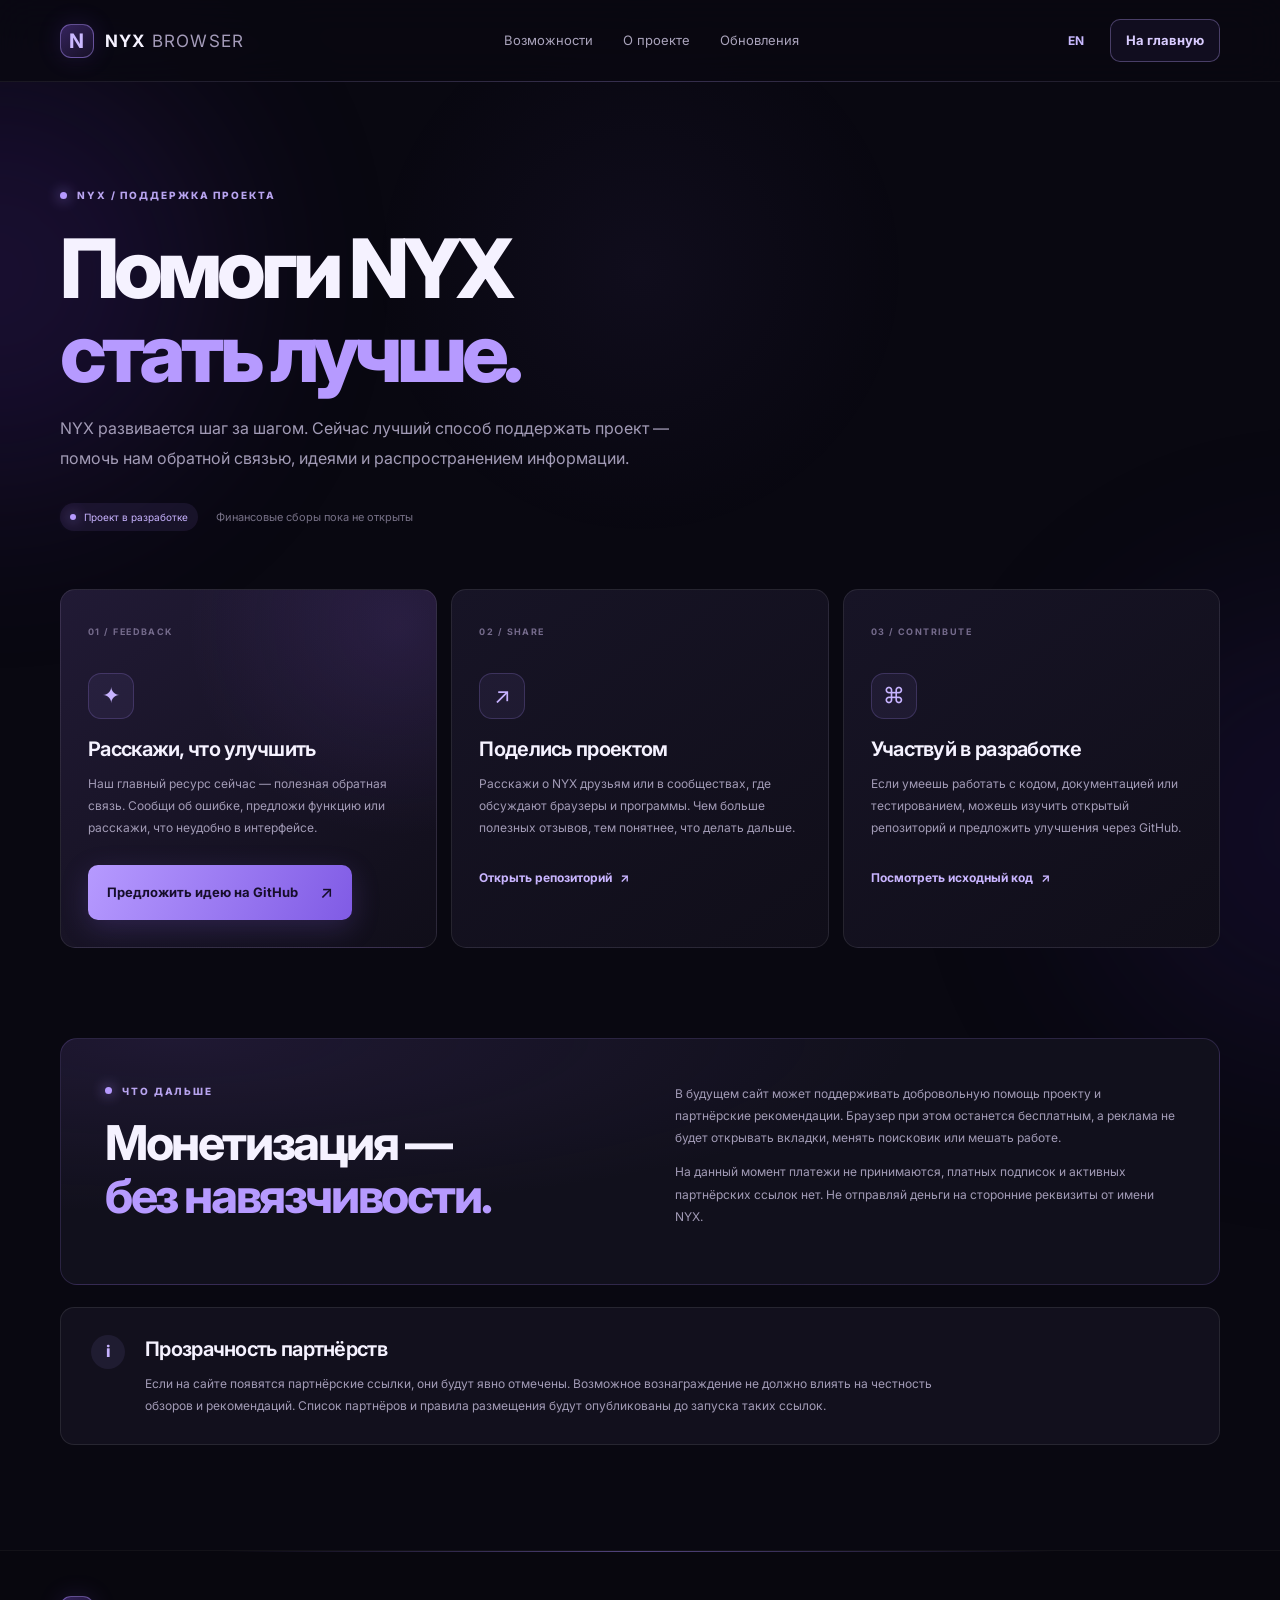
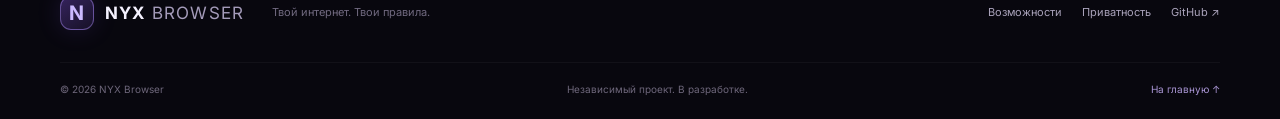
==== commit e95db7bf: "Add mobile website and PWA support (support.html)" ====
--- a/support.html
+++ b/support.html
@@ -1,13 +1,19 @@
 <!doctype html>
 <html lang="ru">
 <head>
-<meta charset="utf-8"><meta name="viewport" content="width=device-width,initial-scale=1">
+<meta charset="utf-8"><meta name="viewport" content="width=device-width,initial-scale=1,viewport-fit=cover">
 <meta name="theme-color" content="#090811">
+<meta name="mobile-web-app-capable" content="yes">
+<meta name="apple-mobile-web-app-capable" content="yes">
+<meta name="apple-mobile-web-app-status-bar-style" content="black-translucent">
+<meta name="apple-mobile-web-app-title" content="NYX">
+<link rel="manifest" href="/manifest.webmanifest">
+<link rel="apple-touch-icon" href="/favicon.svg">
 <meta name="description" content="Как поддержать развитие NYX Browser: обратная связь, участие в проекте и прозрачная информация о будущей монетизации.">
 <title>Поддержать NYX Browser</title>
 <link rel="preconnect" href="https://fonts.googleapis.com"><link rel="preconnect" href="https://fonts.gstatic.com" crossorigin>
 <link href="https://fonts.googleapis.com/css2?family=Inter:wght@400;500;600;700;800;900&display=swap" rel="stylesheet">
-<link rel="stylesheet" href="style.css"><link rel="stylesheet" href="support.css">
+<link rel="stylesheet" href="style.css"><link rel="stylesheet" href="mobile.css"><link rel="stylesheet" href="support.css">
 </head>
 <body>
 <div class="ambient ambient-a"></div><div class="ambient ambient-b"></div>
@@ -58,4 +64,5 @@
 <script>
 (()=>{const btn=document.getElementById('lang');let lang='ru';const apply=()=>{document.documentElement.lang=lang;document.querySelectorAll('[data-ru][data-en]').forEach(el=>{el.innerHTML=el.dataset[lang]});btn.textContent=lang==='ru'?'EN':'RU'};btn.addEventListener('click',()=>{lang=lang==='ru'?'en':'ru';apply()});document.getElementById('year').textContent=new Date().getFullYear();})();
 </script>
+<script src="mobile-site.js"></script>
 </body></html>
--- a/style.css
+++ b/style.css
@@ -1,8 +1,12 @@
 :root{color-scheme:dark;--bg:#090811;--bg2:#0e0c18;--panel:#141222;--panel2:#1a172b;--line:rgba(255,255,255,.09);--text:#f5f2ff;--muted:#a29bb6;--accent:#a98bff;--accent2:#7654df;--max:1160px}*{box-sizing:border-box}html{scroll-behavior:smooth;scroll-padding-top:90px}body{margin:0;background:var(--bg);color:var(--text);font-family:"Inter",sans-serif;line-height:1.6;overflow-x:hidden}body:before{content:"";position:fixed;inset:0;pointer-events:none;opacity:.16;background-image:linear-gradient(rgba(255,255,255,.018) 1px,transparent 1px),linear-gradient(90deg,rgba(255,255,255,.018) 1px,transparent 1px);background-size:64px 64px;mask-image:linear-gradient(to bottom,black,transparent 85%);z-index:-1}.ambient{position:absolute;border-radius:50%;filter:blur(100px);pointer-events:none;z-index:-1}.ambient-a{width:430px;height:430px;background:#5429a5;opacity:.22;top:60px;left:-220px}.ambient-b{width:460px;height:460px;background:#382080;opacity:.17;top:600px;right:-270px}.wrap{width:min(calc(100% - 48px),var(--max));margin-inline:auto}.site-header{height:82px;padding:0 max(24px,calc((100vw - var(--max))/2));display:flex;align-items:center;justify-content:space-between;border-bottom:1px solid rgba(255,255,255,.06);background:rgba(9,8,17,.78);backdrop-filter:blur(18px);position:sticky;top:0;z-index:20}.brand{display:inline-flex;align-items:center;gap:11px;text-decoration:none;color:var(--text);font:700 17px "Inter",sans-serif;letter-spacing:.07em}.brand-icon{width:34px;height:34px;display:grid;place-items:center;border:1px solid rgba(178,146,255,.45);border-radius:11px;background:linear-gradient(145deg,#35235d,#171127);color:#cbb9ff;font-size:20px;box-shadow:0 0 24px #8c62ff25}.brand-thin{font-weight:400;color:#a49bb9}.main-nav,.header-actions{display:flex;align-items:center;gap:30px}.main-nav a,.footer-links a{font-size:13px;color:#aaa3bb;text-decoration:none;transition:color .2s}.main-nav a:hover,.footer-links a:hover{color:#fff}.header-actions{gap:16px}.lang-switch{border:0;background:none;color:#c9b9ff;font:700 12px "Inter";cursor:pointer;padding:10px}.btn{display:inline-flex;align-items:center;justify-content:center;gap:22px;padding:14px 19px;border-radius:10px;text-decoration:none;font-size:13px;font-weight:700;transition:transform .2s,border-color .2s,background .2s,box-shadow .2s}.btn:hover{transform:translateY(-2px)}.btn b{font-size:17px;font-weight:500}.btn-small{padding:10px 15px}.btn-primary{background:linear-gradient(115deg,#b69aff,#805be5);color:#160e2b;box-shadow:0 8px 28px #8b63ef35}.btn-primary:hover{box-shadow:0 12px 34px #8b63ef55}.btn-outline{border:1px solid rgba(190,166,255,.32);color:#d9ccff;background:rgba(139,103,224,.07)}.btn-outline:hover{border-color:#b69aff;background:#a98bff18}.btn-quiet{color:#d1c8e2}.btn-quiet span{color:var(--accent)}.btn-disabled{color:#777184;background:#242131;border:1px solid #393449;cursor:not-allowed;pointer-events:none}.menu-toggle{display:none}.hero{min-height:680px;padding-top:112px;padding-bottom:100px;display:grid;grid-template-columns:1fr 1.06fr;align-items:center;gap:56px}.eyebrow{display:flex;align-items:center;gap:10px;color:#b8a4ef;font-size:10px;font-weight:800;letter-spacing:.19em}.eyebrow i,.pulse,.status-pill i{width:7px;height:7px;border-radius:50%;background:#b69aff;box-shadow:0 0 14px #a98bff;display:inline-block}.hero h1,.section h2,.about-copy h2,.download-panel h2,.legal-inner h2{font:700 clamp(44px,5.5vw,70px)/1.08 "Inter",sans-serif;letter-spacing:-.055em;margin:25px 0 22px}.hero h1 em,.section h2 em,.about-copy h2 em,.download-panel h2 em,.legal-inner h2 em{font-style:normal;color:#b69aff}.hero-lead{max-width:490px;color:var(--muted);font-size:16px;line-height:1.8}.hero-actions{display:flex;align-items:center;gap:15px;margin-top:31px}.hero-foot{display:flex;align-items:center;gap:10px;color:#777187;font-size:11px;margin-top:43px}.pulse{width:6px;height:6px;background:#9a78ed}.hero-art{position:relative;min-width:0;padding:35px 0}.orbit{position:absolute;border:1px solid #a98bff1c;border-radius:50%;aspect-ratio:1;pointer-events:none}.orbit-one{width:520px;right:-18px;top:-18px}.orbit-two{width:420px;right:32px;top:32px}.browser-window{position:relative;z-index:1;border:1px solid #ffffff20;border-radius:17px;overflow:hidden;background:#100e1b;box-shadow:0 35px 100px #0009,0 0 80px #8454d51c;transform:perspective(1200px) rotateY(-7deg) rotateX(3deg)}.window-top{height:43px;display:flex;align-items:center;padding:0 14px;gap:18px;background:#171423;border-bottom:1px solid #ffffff0d}.traffic{display:flex;gap:6px}.traffic i{width:7px;height:7px;border-radius:50%;background:#6b617d}.traffic i:first-child{background:#e77d91}.traffic i:nth-child(2){background:#e8c27c}.traffic i:nth-child(3){background:#83c99a}.fake-tab{height:30px;min-width:150px;border-radius:7px 7px 0 0;background:#211c31;display:flex;align-items:center;gap:8px;padding:0 10px;color:#d4cce3;font-size:10px}.fake-tab b{margin-left:auto;color:#877e98}.mini-mark{display:grid;place-items:center;width:16px;height:16px;border-radius:5px;background:#8b68db;color:#fff;font-weight:700}.window-plus{color:#958ba8}.window-tools{height:46px;display:flex;align-items:center;gap:15px;padding:0 18px;color:#958ba8;font-size:16px;border-bottom:1px solid #ffffff0b}.fake-address{height:28px;flex:1;border:1px solid #ffffff0c;background:#0c0b14;border-radius:7px;display:flex;align-items:center;gap:9px;padding:0 12px;color:#777187;font-size:10px}.window-content{min-height:330px;display:flex;align-items:center;flex-direction:column;padding:37px 20px;background:radial-gradient(ellipse at 50% 35%,#30204b 0,transparent 52%),#100e1b}.mock-logo{font:700 43px "Inter";color:#e9e0ff}.mock-logo span,.mock-title span,.big-n span{color:#a98bff}.mock-title{font:700 24px "Inter";margin-top:4px;letter-spacing:-.04em}.mock-sub{color:#938aa6;font-size:10px;margin-top:6px}.mock-search{margin-top:27px;width:min(330px,90%);height:39px;border:1px solid #a98bff36;border-radius:9px;background:#0a0912;display:flex;align-items:center;padding:0 13px;gap:10px;color:#a98bff}.mock-search span{font-size:10px;color:#777187;flex:1}.mock-search b{font-size:12px}.mock-links{display:flex;gap:24px;margin-top:27px}.mock-links div{display:flex;align-items:center;flex-direction:column;gap:7px;color:#c5bdd4}.mock-links b{width:29px;height:29px;border-radius:9px;background:#211b31;display:grid;place-items:center;font-size:12px}.mock-links .yt{background:#4c202e;color:#ff879b}.mock-links .gg{color:#9dbaff}.mock-links .wiki{color:#e4d8ff}.mock-links small{font-size:9px}.floating-chip{position:absolute;z-index:2;display:flex;align-items:center;gap:9px;padding:11px 14px;background:#1b1728;border:1px solid #ffffff18;border-radius:10px;box-shadow:0 15px 35px #0008;color:#e5def3;font-size:10px}.chip-top{right:-22px;top:8px}.chip-top span:first-child{color:#b69aff}.chip-bottom{left:-30px;bottom:12px}.chip-dot{width:7px;height:7px;background:#9d7bea;border-radius:50%;box-shadow:0 0 10px #9d7bea}.ticker{overflow:hidden;border-block:1px solid #ffffff0c;background:#0e0c17}.ticker-inner{min-width:max-content;display:flex;align-items:center;justify-content:space-around;gap:42px;padding:18px 20px;color:#777187;font:700 10px "Inter";letter-spacing:.2em}.ticker b{color:#9e7bea}.section{padding-top:125px;padding-bottom:125px}.section-head{display:flex;justify-content:space-between;align-items:end;gap:40px;margin-bottom:46px}.section-head h2,.about-copy h2,.legal-inner h2{font-size:clamp(38px,4.5vw,56px);margin:17px 0 0}.section-head>p{max-width:370px;color:var(--muted);font-size:13px;line-height:1.8;margin:0 0 6px}.feature-grid{display:grid;grid-template-columns:1.1fr 1fr 1fr;gap:14px}.feature-card{position:relative;overflow:hidden;min-height:245px;padding:27px;border:1px solid var(--line);border-radius:14px;background:linear-gradient(145deg,#171426,#100e19);transition:transform .25s,border-color .25s,background .25s}.feature-card:hover{transform:translateY(-5px);border-color:#a98bff55;background:linear-gradient(145deg,#201a35,#12101d)}.feature-large{grid-row:span 2;min-height:504px;background:radial-gradient(circle at 80% 80%,#6840a52c,transparent 45%),linear-gradient(145deg,#1b1730,#100e19)}.feature-wide{grid-column:span 2;min-height:245px}.feature-symbol{font-size:28px;color:#b69aff;margin-bottom:30px}.card-index{display:block;color:#706783;font:700 9px "Inter";letter-spacing:.17em}.feature-card h3{font:600 20px "Inter";margin:13px 0 9px;letter-spacing:-.03em}.feature-card p{max-width:420px;color:var(--muted);font-size:12px;line-height:1.8;margin:0}.card-orb{position:absolute;width:210px;height:210px;border:1px solid #b69aff22;border-radius:50%;right:-70px;bottom:-75px;box-shadow:0 0 0 25px #a98bff08,0 0 0 55px #a98bff05}.text-link{display:inline-flex;gap:8px;align-items:center;margin-top:19px;color:#c9b5ff;text-decoration:none;font-size:12px;font-weight:700}.text-link:hover{color:#fff}.section-note{margin:20px 0 0;color:#777187;font-size:11px}.about-section{padding:110px 0;background:linear-gradient(90deg,#100d1b,#141020 50%,#100d1b);border-block:1px solid #ffffff0a}.about-layout{display:grid;grid-template-columns:.85fr 1fr;gap:100px;align-items:center}.about-mark{min-height:340px;border:1px solid #ffffff12;border-radius:16px;background:radial-gradient(circle at 50% 45%,#7545bb45,transparent 48%),#100e1b;display:flex;align-items:center;justify-content:center;flex-direction:column;position:relative;overflow:hidden}.about-mark:before,.about-mark:after{content:"";position:absolute;width:270px;height:270px;border:1px solid #b69aff25;border-radius:50%}.about-mark:after{width:360px;height:360px}.big-n{font:700 150px/.9 "Inter";text-shadow:0 0 60px #a98bff55;z-index:1}.mark-caption{z-index:1;color:#776d8d;font:700 9px "Inter";letter-spacing:.24em;margin-top:25px}.about-copy h2{margin-bottom:20px}.about-copy>p{color:var(--muted);font-size:13px;line-height:1.9}.about-copy .about-small{color:#7e768e;font-size:11px}.updates-section{padding-bottom:115px}.update-panel{border:1px solid #ffffff12;border-radius:15px;padding:30px;background:linear-gradient(110deg,#19142a,#100e19);position:relative;overflow:hidden}.update-panel:after{content:"";position:absolute;width:280px;height:280px;border-radius:50%;right:-90px;top:-150px;background:#8b62df22;filter:blur(20px)}.update-status{display:flex;justify-content:space-between;align-items:center}.status-pill{display:inline-flex;align-items:center;gap:8px;padding:6px 10px;border-radius:30px;background:#9b7be51a;color:#c8b4ff;font-size:10px}.status-pill i{width:6px;height:6px}.update-date{font:700 9px "Inter";letter-spacing:.15em;color:#706783}.update-panel h3{font:600 23px "Inter";margin:24px 0 8px}.update-panel p{max-width:620px;color:var(--muted);font-size:12px;line-height:1.8;margin:0 0 22px}.download-section{padding:25px 0 125px}.download-panel{position:relative;overflow:hidden;text-align:center;padding:76px 25px 55px;border:1px solid #a98bff38;border-radius:18px;background:radial-gradient(ellipse at 50% 0%,#593b8d55,transparent 55%),linear-gradient(140deg,#1a1530,#100e1a 65%);box-shadow:0 25px 90px #0005}.download-panel .eyebrow{justify-content:center}.download-panel h2{font-size:clamp(40px,5vw,58px);margin:20px 0 14px}.download-panel>p{max-width:560px;margin:0 auto;color:var(--muted);font-size:13px;line-height:1.8}.download-actions{display:flex;justify-content:center;align-items:center;gap:14px;margin-top:27px}.download-meta{display:flex;justify-content:center;gap:12px;margin-top:26px;color:#807790;font:700 9px "Inter";letter-spacing:.12em}.faq-section{padding-top:25px}.faq-list{border-top:1px solid var(--line)}.faq-item{border-bottom:1px solid var(--line)}.faq-item summary{cursor:pointer;list-style:none;padding:22px 4px;display:flex;align-items:center;justify-content:space-between;font:600 15px "Inter"}.faq-item summary::-webkit-details-marker{display:none}.faq-item summary span{color:#b69aff;font-size:20px;transition:transform .2s}.faq-item[open] summary span{transform:rotate(45deg)}.faq-item p{max-width:760px;color:var(--muted);font-size:12px;line-height:1.9;margin:0;padding:0 35px 22px 4px}.legal-section{padding:85px 0;border-top:1px solid #ffffff0b;background:#0d0b15}.legal-inner{display:grid;grid-template-columns:.8fr 1.2fr;gap:70px}.legal-inner h2{font-size:38px}.legal-copy p{color:#91899f;font-size:11px;line-height:1.9;margin:0 0 14px}.footer{padding:45px 0 22px;background:#08070e;border-top:1px solid #ffffff0b}.footer-main{display:flex;align-items:center;gap:28px;padding-bottom:32px}.footer-main>p{color:#716a80;font-size:11px;margin:0}.footer-links{display:flex;gap:20px;margin-left:auto}.footer-links a{font-size:11px}.footer-bottom{border-top:1px solid #ffffff0b;padding-top:18px;display:flex;justify-content:space-between;color:#6e677b;font-size:10px}.footer-bottom a{color:#a995d4;text-decoration:none}.menu-toggle{border:0}.reveal{opacity:0;transform:translateY(18px);transition:opacity .65s,transform .65s}.reveal.visible{opacity:1;transform:none}@media(max-width:900px){.hero{grid-template-columns:1fr;gap:35px;padding-top:85px}.hero-copy{max-width:650px}.hero-art{width:min(650px,100%);margin:0 auto}.about-layout{gap:45px}.feature-grid{grid-template-columns:1fr 1fr}.feature-large{grid-row:auto;min-height:300px}.feature-wide{grid-column:span 2}.section-head{align-items:start;flex-direction:column;gap:15px}.section-head>p{max-width:580px}.main-nav{gap:17px}.main-nav a{font-size:12px}}@media(max-width:680px){html{scroll-padding-top:72px}.wrap{width:min(calc(100% - 36px),var(--max))}.site-header{height:70px;padding:0 18px}.brand{font-size:15px}.brand-icon{width:31px;height:31px}.menu-toggle{display:flex;width:38px;height:38px;align-items:center;justify-content:center;flex-direction:column;gap:5px;background:#171326;border:1px solid var(--line);border-radius:9px;margin-left:auto;margin-right:13px}.menu-toggle span{width:15px;height:1.5px;background:#e5dcf5;transition:transform .2s}.menu-toggle[aria-expanded=true] span:first-child{transform:translateY(3.2px) rotate(45deg)}.menu-toggle[aria-expanded=true] span:last-child{transform:translateY(-3.2px) rotate(-45deg)}.main-nav{display:none;position:absolute;top:69px;left:0;right:0;padding:17px 20px 22px;background:#100e1a;border-bottom:1px solid var(--line);flex-direction:column;align-items:stretch;gap:0}.main-nav.open{display:flex}.main-nav a{padding:12px 4px;border-bottom:1px solid #ffffff0a;font-size:13px}.header-actions{gap:5px}.header-actions .btn{padding:9px 11px;font-size:11px}.hero{min-height:auto;padding-top:75px;padding-bottom:70px}.hero h1{font-size:clamp(43px,12vw,62px)}.hero-lead{font-size:14px}.hero-actions{align-items:flex-start;flex-wrap:wrap}.hero-art{padding:28px 0}.browser-window{transform:none}.window-content{min-height:270px;padding:28px 12px}.window-tools{gap:9px;padding:0 10px}.fake-tab{min-width:115px}.orbit-one{width:95%;right:0}.orbit-two{width:80%;right:7%}.chip-top{right:-5px;top:0}.chip-bottom{left:-5px;bottom:0}.floating-chip{font-size:9px;padding:8px 10px}.section{padding-top:85px;padding-bottom:85px}.section-head h2,.about-copy h2{font-size:39px}.feature-grid{grid-template-columns:1fr}.feature-card,.feature-large,.feature-wide{grid-column:auto;grid-row:auto;min-height:220px}.feature-large{min-height:270px}.about-section{padding:75px 0}.about-layout{grid-template-columns:1fr;gap:35px}.about-mark{min-height:250px}.big-n{font-size:120px}.updates-section{padding-bottom:80px}.update-panel{padding:22px}.download-section{padding:0 0 85px}.download-panel{padding:58px 19px 40px}.download-panel h2{font-size:40px}.download-actions{flex-direction:column}.download-actions .btn{width:100%;max-width:290px}.faq-section{padding-top:0}.faq-item summary{font-size:13px;gap:15px}.legal-section{padding:65px 0}.legal-inner{grid-template-columns:1fr;gap:20px}.legal-inner h2{font-size:34px}.footer-main{align-items:flex-start;flex-direction:column;gap:15px}.footer-links{margin:5px 0 0;flex-wrap:wrap;gap:15px}.footer-bottom{gap:12px;flex-wrap:wrap}.ticker-inner{gap:25px;font-size:9px}}@media(prefers-reduced-motion:reduce){*,*::before,*::after{scroll-behavior:auto!important;animation-duration:.01ms!important;transition-duration:.01ms!important}.reveal{opacity:1;transform:none}}
 /* NYX website typography restored to the original Inter family */
 *{font-family:Inter,Arial,sans-serif!important}
-body,body *{-webkit-user-select:none!important;user-select:none!important;-webkit-touch-callout:none}
-input,textarea,[contenteditable="true"],.demo-address-form input{-webkit-user-select:text!important;user-select:text!important;-webkit-touch-callout:default}
+.demo-browser,.demo-browser *{-webkit-user-select:none;user-select:none;-webkit-touch-callout:none}
+.demo-browser input,.demo-browser textarea,.demo-browser [contenteditable="true"]{-webkit-user-select:text;user-select:text;-webkit-touch-callout:default}
+html{-webkit-text-size-adjust:100%;text-size-adjust:100%}
+body{overflow-x:hidden}
+button,a,input,textarea,select,summary{touch-action:manipulation}
+img,video,canvas{max-width:100%}
 .demo-browser{position:relative;z-index:2;width:100%;max-width:600px;margin:auto;overflow:hidden;border:1px solid #ffffff20;border-radius:16px;background:#101019;box-shadow:0 35px 100px #0009,0 0 75px #8b6af02a;transform:perspective(1100px) rotateY(-5deg) rotateX(2deg);transition:transform .35s,box-shadow .35s}
 .demo-browser:hover{transform:perspective(1100px) rotateY(0) rotateX(0) translateY(-4px);box-shadow:0 42px 110px #000b,0 0 90px #8b6af044}
 .demo-tabbar{height:43px;display:flex;align-items:center;gap:10px;padding:0 12px;background:#191722;border-bottom:1px solid #ffffff10}
--- a/mobile.css
+++ b/mobile.css
@@ -0,0 +1,45 @@
+/* Mobile-first finishing layer for the NYX project website */
+:root { color-scheme: dark; }
+html { -webkit-text-size-adjust: 100%; }
+body { min-width: 320px; }
+a, button, input, summary { touch-action: manipulation; }
+button, .btn { -webkit-tap-highlight-color: transparent; }
+.mobile-install-section { padding-top: 86px; padding-bottom: 100px; }
+.mobile-install-heading { max-width: 700px; margin-bottom: 32px; }
+.mobile-install-heading h2 { margin: 16px 0 12px; font-size: clamp(34px, 4.5vw, 52px); letter-spacing: -.05em; line-height: 1.12; }
+.mobile-install-heading h2 em { color: #b69aff; font-style: normal; }
+.mobile-install-heading p { max-width: 650px; color: var(--muted); font-size: 14px; line-height: 1.8; }
+.mobile-install-grid { display: grid; grid-template-columns: repeat(3, minmax(0, 1fr)); gap: 14px; }
+.mobile-install-card { min-width: 0; display: flex; flex-direction: column; align-items: flex-start; gap: 12px; padding: 23px; border: 1px solid rgba(255,255,255,.09); border-radius: 15px; background: linear-gradient(145deg, #19152a, #100e19); box-shadow: 0 18px 45px #0003; }
+.mobile-install-card h3 { margin: 0; font-size: 18px; letter-spacing: -.025em; }
+.mobile-install-card p { margin: 0; color: var(--muted); font-size: 12px; line-height: 1.8; }
+.mobile-install-icon { width: 39px; height: 39px; display: grid; place-items: center; border: 1px solid #a98bff36; border-radius: 12px; color: #cbb8ff; background: #a98bff12; font-size: 19px; }
+.mobile-install-card .btn { margin-top: auto; min-height: 44px; }
+.mobile-install-note { min-height: 22px; color: #b7a6e5 !important; font-size: 11px !important; }
+.mobile-install-card-muted { background: linear-gradient(145deg, #151321, #0e0c17); }
+.mobile-install-card [hidden] { display: none !important; }
+@media (max-width: 900px) {
+  .mobile-install-grid { grid-template-columns: repeat(2, minmax(0, 1fr)); }
+  .mobile-install-card:last-child { grid-column: 1 / -1; }
+}
+@media (max-width: 680px) {
+  .site-header { padding-left: max(16px, env(safe-area-inset-left)); padding-right: max(16px, env(safe-area-inset-right)); }
+  .hero { padding-top: 58px; }
+  .mobile-install-section { padding-top: 64px; padding-bottom: 74px; }
+  .mobile-install-grid { grid-template-columns: 1fr; gap: 11px; }
+  .mobile-install-card:last-child { grid-column: auto; }
+  .mobile-install-card { padding: 19px; }
+  .mobile-install-heading h2 { font-size: 36px; }
+  .mobile-install-heading p { font-size: 13px; }
+  .mobile-install-card .btn { width: 100%; }
+  .footer { padding-bottom: max(25px, env(safe-area-inset-bottom)); }
+}
+@media (max-width: 360px) {
+  .brand { font-size: 13px; gap: 7px; }
+  .brand-icon { width: 29px; height: 29px; }
+  .header-actions .btn { padding-inline: 8px; }
+  .lang-switch { padding-inline: 7px; }
+}
+@media (pointer: coarse) {
+  .btn:hover, .feature-card:hover, .status-widget:hover { transform: none; }
+}
--- a/support.css
+++ b/support.css
@@ -0,0 +1 @@
+.support-hero{padding:105px 0 58px;max-width:var(--max)}.support-hero h1{font:800 clamp(48px,7vw,82px)/1.02 Inter,sans-serif;letter-spacing:-.065em;margin:24px 0 20px}.support-hero h1 em,.future-heading h2 em{font-style:normal;color:#b69aff}.support-hero>p{max-width:650px;color:var(--muted);font-size:16px;line-height:1.85}.support-status{display:flex;align-items:center;gap:18px;margin-top:30px}.support-status-note{color:#777187;font-size:11px}.support-grid{display:grid;grid-template-columns:repeat(3,1fr);gap:14px;padding-bottom:90px}.support-card{position:relative;min-height:320px;padding:27px;border:1px solid var(--line);border-radius:15px;background:linear-gradient(145deg,#171426,#100e19);overflow:hidden;transition:transform .22s,border-color .22s}.support-card:hover{transform:translateY(-4px);border-color:#a98bff55}.support-featured{background:radial-gradient(circle at 90% 10%,#744ab82b,transparent 45%),linear-gradient(145deg,#211a35,#100e19)}.support-number{font:700 9px Inter,sans-serif;letter-spacing:.16em;color:#756b8c}.support-icon{width:46px;height:46px;display:grid;place-items:center;margin:30px 0 18px;border:1px solid #a98bff35;border-radius:13px;background:#a98bff12;color:#c7b3ff;font-size:22px}.support-card h2,.disclosure-panel h2{font:650 20px Inter,sans-serif;letter-spacing:-.035em;margin:0 0 10px}.support-card p,.future-copy p,.disclosure-panel p{font-size:12px;line-height:1.85;color:var(--muted)}.support-card .btn{margin-top:13px}.support-card .text-link{margin-top:16px}.future-panel{display:grid;grid-template-columns:1fr 1fr;gap:70px;padding:44px;border:1px solid #a98bff2b;border-radius:17px;background:radial-gradient(ellipse at 10% 0%,#56398b33,transparent 50%),#11101c;margin-bottom:22px}.future-heading h2{font:750 clamp(32px,4vw,48px)/1.1 Inter,sans-serif;letter-spacing:-.05em;margin:18px 0 0}.future-copy p:first-child{margin-top:0}.disclosure-panel{display:flex;gap:20px;align-items:flex-start;padding:27px 30px;margin-bottom:105px;border:1px solid var(--line);border-radius:14px;background:#12101d}.disclosure-mark{flex:0 0 34px;width:34px;height:34px;display:grid;place-items:center;border-radius:50%;background:#a98bff17;color:#c6b2ff;font-weight:800}.disclosure-panel h2{margin-top:2px}.disclosure-panel p{margin-bottom:0;max-width:820px}@media(max-width:850px){.support-grid{grid-template-columns:1fr 1fr}.support-card:last-child{grid-column:span 2}.future-panel{gap:30px}}@media(max-width:620px){.support-hero{padding-top:75px}.support-hero>p{font-size:14px}.support-status{align-items:flex-start;flex-direction:column;gap:10px}.support-grid{grid-template-columns:1fr;padding-bottom:60px}.support-card:last-child{grid-column:auto}.support-card{min-height:0}.future-panel{grid-template-columns:1fr;padding:26px;gap:15px}.disclosure-panel{padding:22px;margin-bottom:70px}.main-nav{display:none}}
